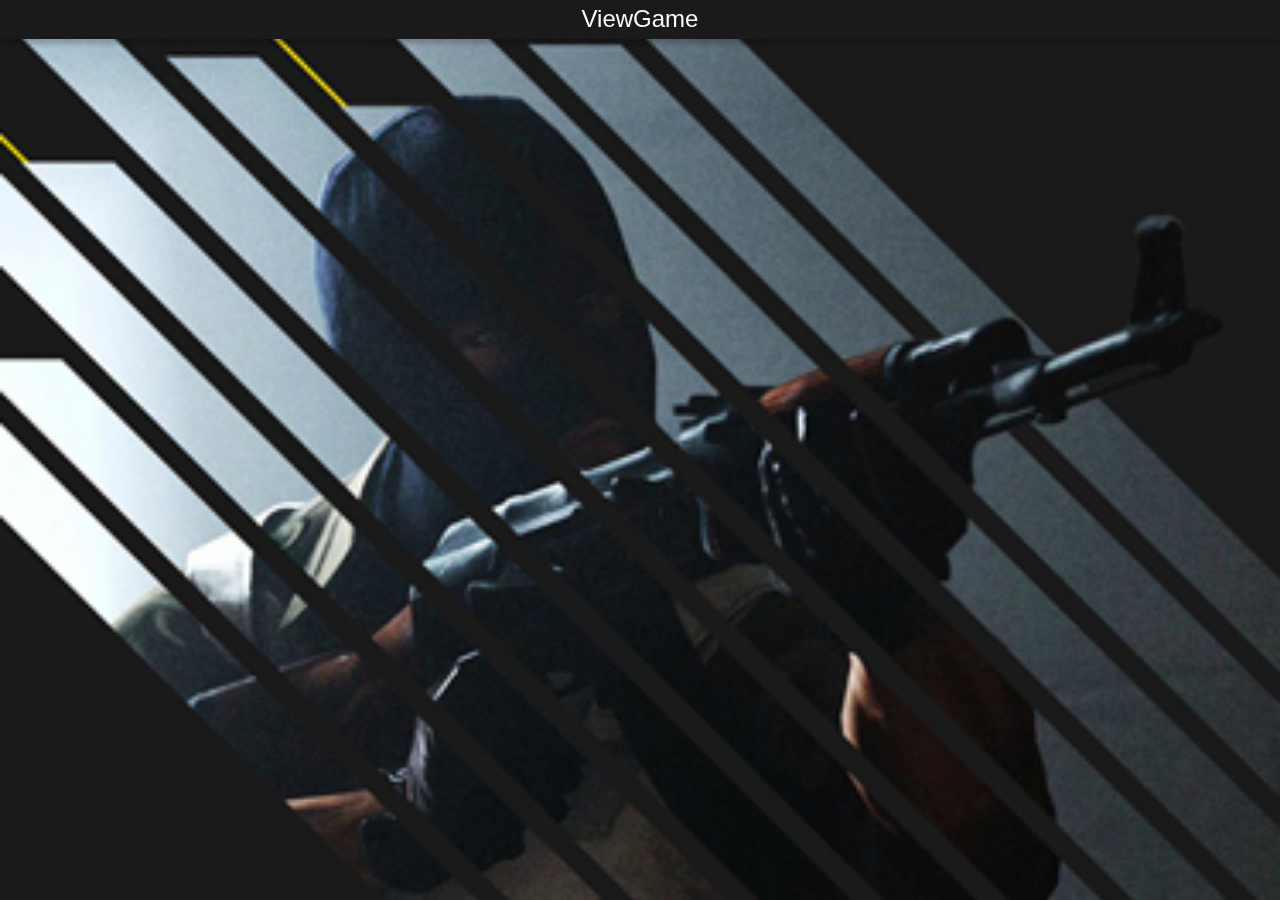
==== index.html @ 4c8aa59b "Estruturar header no index.html" ====
<!doctype html>
<html lang="pt-br">
    <head>
        <title>FPS Analytics</title>
        <meta charset="utf-8">
        <meta name="viewport" content="width=device-width, initial-scale=1, shrink-to-fit=no">
        <link rel="stylesheet" href="https://stackpath.bootstrapcdn.com/bootstrap/4.4.1/css/bootstrap.min.css" integrity="sha384-Vkoo8x4CGsO3+Hhxv8T/Q5PaXtkKtu6ug5TOeNV6gBiFeWPGFN9MuhOf23Q9Ifjh" crossorigin="anonymous">
        <link rel="stylesheet" href="css/styles.css">
    </head>
    <body>
        <header class="fixed-top">
            <h1 class="text-light">ViewGame</h1>
        </header>
        
        <div class="background">
        </div>



        <script src="https://code.jquery.com/jquery-3.4.1.slim.min.js" integrity="sha384-J6qa4849blE2+poT4WnyKhv5vZF5SrPo0iEjwBvKU7imGFAV0wwj1yYfoRSJoZ+n" crossorigin="anonymous"></script>
        <script src="https://cdn.jsdelivr.net/npm/popper.js@1.16.0/dist/umd/popper.min.js" integrity="sha384-Q6E9RHvbIyZFJoft+2mJbHaEWldlvI9IOYy5n3zV9zzTtmI3UksdQRVvoxMfooAo" crossorigin="anonymous"></script>
        <script src="https://stackpath.bootstrapcdn.com/bootstrap/4.4.1/js/bootstrap.min.js" integrity="sha384-wfSDF2E50Y2D1uUdj0O3uMBJnjuUD4Ih7YwaYd1iqfktj0Uod8GCExl3Og8ifwB6" crossorigin="anonymous"></script>
    </body>
</html>
---- css/styles.css ----
@font-face {
    font-family: valor;
    src: url('../fonts/Valorant\ Font.ttf');
}

body {
    background-image: url('../img/mobilebg.jpg');
    background-repeat: no-repeat;
    background-size: cover;
}

header {
    text-align: center;
    width: 100%;
    position: fixed;
    top: 0;
    left: 0;
    background-color: rgb(26, 26, 26);
    box-shadow: 0px 5px 5px rgba(0, 0, 0, 0.2);
}

nav ul {
    list-style-type: none;
    padding-left: 0px;
}

nav ul li {
    display: inline-block;
    padding: 10px 10px;
    font-weight: 700;
}

h1 {
    margin: 5px;
    color: white;
    font-size: 1.5em;
}


Footer {
    bottom: 0;
    background-color: gray;
    position: fixed;
    width: 100%;
    text-align: center;
}
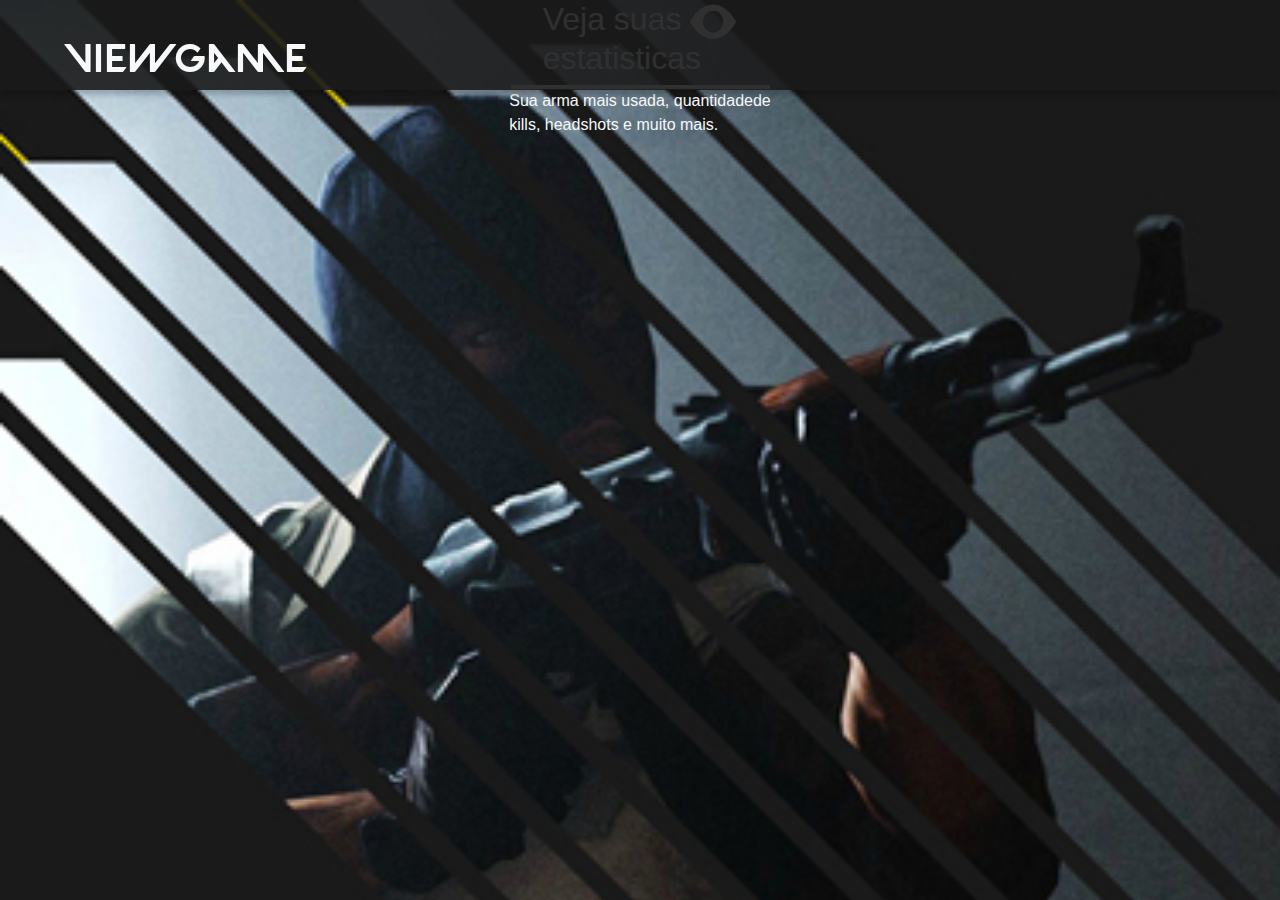
==== commit 7a998cae: "Estruturar primeira seção da home" ====
--- a/index.html
+++ b/index.html
@@ -11,7 +11,21 @@
         <header class="fixed-top">
             <h1 class="text-light">ViewGame</h1>
         </header>
-        
+
+        <section class="content-1 d-flex flex-column justify-content-center align-items-center">
+            <h2 class="text-light">Veja suas 
+                <svg width="47" height="35" viewBox="0 0 47 35" fill="none" xmlns="http://www.w3.org/2000/svg">
+                <path fill-rule="evenodd" clip-rule="evenodd" d="M0 17.8017C0 17.8017 8.65483 0.603424 23.0796 0.603424C37.5043 0.603424 46.1591 17.8017 46.1591 17.8017C46.1591 17.8017 37.5043 35 23.0796 35C8.65483 35 0 17.8017 0 17.8017ZM23.0796 28.7461C25.7575 28.7461 28.3258 27.593 30.2194 25.5405C32.113 23.4881 33.1769 20.7043 33.1769 17.8017C33.1769 14.8991 32.113 12.1153 30.2194 10.0629C28.3258 8.01041 25.7575 6.85735 23.0796 6.85735C20.4016 6.85735 17.8333 8.01041 15.9397 10.0629C14.0461 12.1153 12.9823 14.8991 12.9823 17.8017C12.9823 20.7043 14.0461 23.4881 15.9397 25.5405C17.8333 27.593 20.4016 28.7461 23.0796 28.7461Z" fill="white"/>
+                </svg>
+            <br> estatisticas</h2>
+                
+            <svg width="259" height="4" viewBox="0 0 259 4" fill="none" xmlns="http://www.w3.org/2000/svg">
+                <path d="M0 2H259" stroke="#FFFEFE" stroke-width="4"/>
+            </svg>
+            
+            <p class="text-light">Sua arma mais usada, quantidadede <br> kills, headshots e muito mais.</p>
+        </section>
+                
         <div class="background">
         </div>
 
--- a/css/styles.css
+++ b/css/styles.css
@@ -10,30 +10,15 @@
 }
 
 header {
-    text-align: center;
-    width: 100%;
-    position: fixed;
-    top: 0;
-    left: 0;
-    background-color: rgb(26, 26, 26);
+    background-color: rgba(26, 26, 26, 0.9);
+    height: 10vh;
     box-shadow: 0px 5px 5px rgba(0, 0, 0, 0.2);
 }
 
-nav ul {
-    list-style-type: none;
-    padding-left: 0px;
-}
-
-nav ul li {
-    display: inline-block;
-    padding: 10px 10px;
-    font-weight: 700;
-}
-
 h1 {
-    margin: 5px;
-    color: white;
-    font-size: 1.5em;
+    font-family: valor, sans-serif;
+    margin: 3% auto 1% 5%;
+    font-size: auto;
 }
 
 
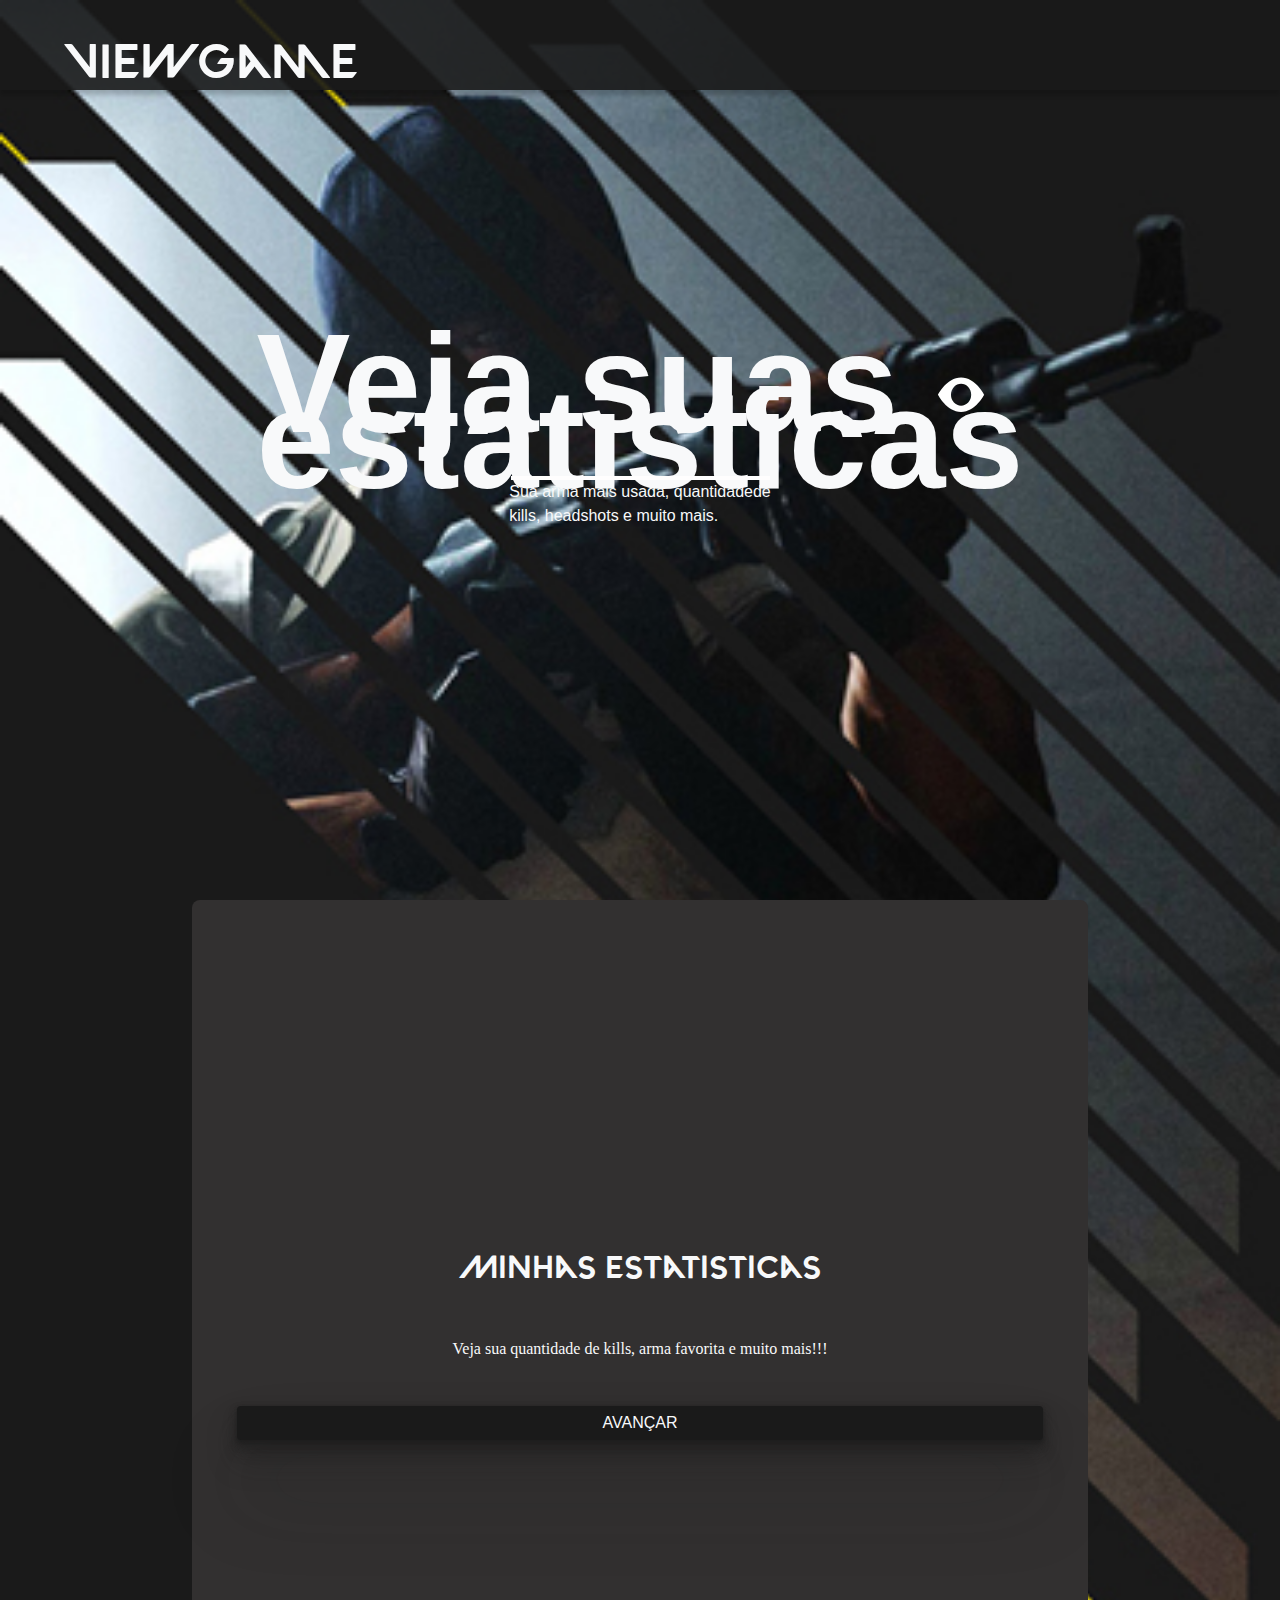
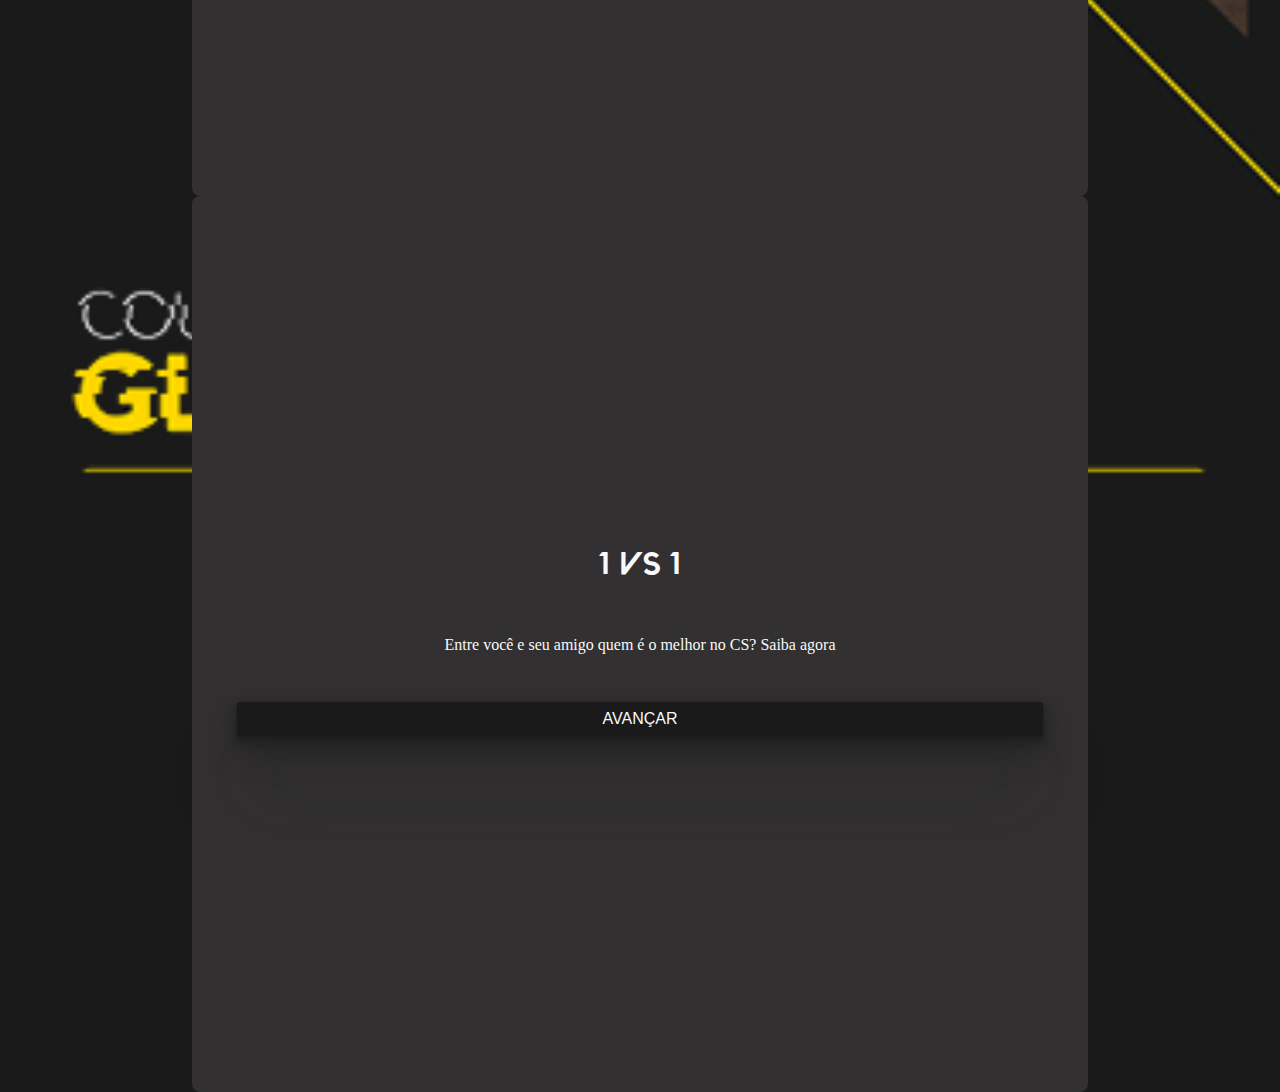
==== commit 44e93319: "estruturar seção 2 da home" ====
--- a/index.html
+++ b/index.html
@@ -12,22 +12,49 @@
             <h1 class="text-light">ViewGame</h1>
         </header>
 
-        <section class="content-1 d-flex flex-column justify-content-center align-items-center">
-            <h2 class="text-light">Veja suas 
-                <svg width="47" height="35" viewBox="0 0 47 35" fill="none" xmlns="http://www.w3.org/2000/svg">
-                <path fill-rule="evenodd" clip-rule="evenodd" d="M0 17.8017C0 17.8017 8.65483 0.603424 23.0796 0.603424C37.5043 0.603424 46.1591 17.8017 46.1591 17.8017C46.1591 17.8017 37.5043 35 23.0796 35C8.65483 35 0 17.8017 0 17.8017ZM23.0796 28.7461C25.7575 28.7461 28.3258 27.593 30.2194 25.5405C32.113 23.4881 33.1769 20.7043 33.1769 17.8017C33.1769 14.8991 32.113 12.1153 30.2194 10.0629C28.3258 8.01041 25.7575 6.85735 23.0796 6.85735C20.4016 6.85735 17.8333 8.01041 15.9397 10.0629C14.0461 12.1153 12.9823 14.8991 12.9823 17.8017C12.9823 20.7043 14.0461 23.4881 15.9397 25.5405C17.8333 27.593 20.4016 28.7461 23.0796 28.7461Z" fill="white"/>
+        <main>
+            <section class="home-section-1 d-flex flex-column justify-content-center align-items-center">
+                <h2 class="text-light">Veja suas 
+                    <svg width="47" height="35" viewBox="0 0 47 35" fill="none" xmlns="http://www.w3.org/2000/svg">
+                    <path fill-rule="evenodd" clip-rule="evenodd" d="M0 17.8017C0 17.8017 8.65483 0.603424 23.0796 0.603424C37.5043 0.603424 46.1591 17.8017 46.1591 17.8017C46.1591 17.8017 37.5043 35 23.0796 35C8.65483 35 0 17.8017 0 17.8017ZM23.0796 28.7461C25.7575 28.7461 28.3258 27.593 30.2194 25.5405C32.113 23.4881 33.1769 20.7043 33.1769 17.8017C33.1769 14.8991 32.113 12.1153 30.2194 10.0629C28.3258 8.01041 25.7575 6.85735 23.0796 6.85735C20.4016 6.85735 17.8333 8.01041 15.9397 10.0629C14.0461 12.1153 12.9823 14.8991 12.9823 17.8017C12.9823 20.7043 14.0461 23.4881 15.9397 25.5405C17.8333 27.593 20.4016 28.7461 23.0796 28.7461Z" fill="white"/>
+                    </svg>
+                <br> estatisticas</h2>
+                    
+                <svg width="259" height="4" viewBox="0 0 259 4" fill="none" xmlns="http://www.w3.org/2000/svg">
+                    <path d="M0 2H259" stroke="#FFFEFE" stroke-width="4"/>
                 </svg>
-            <br> estatisticas</h2>
                 
-            <svg width="259" height="4" viewBox="0 0 259 4" fill="none" xmlns="http://www.w3.org/2000/svg">
-                <path d="M0 2H259" stroke="#FFFEFE" stroke-width="4"/>
-            </svg>
-            
-            <p class="text-light">Sua arma mais usada, quantidadede <br> kills, headshots e muito mais.</p>
-        </section>
-                
-        <div class="background">
-        </div>
+                <p class="text-light">Sua arma mais usada, quantidadede <br> kills, headshots e muito mais.</p>
+            </section>
+    
+            <section class="home-section-2 d-flex flex-column justify-content-around align-items-center">
+                <div >
+                    <div class="rectangle d-flex flex-column justify-content-center align-items-center">
+                        <h3 class="text-light">Minhas estatisticas</h3>
+                        <p class="text-light text-center">Veja sua quantidade de kills, arma favorita e muito mais!!!</p>
+                        <button class="text-light text-uppercase">Avançar</button>
+                    </div>
+                </div>
+                <div >
+                    <div class="rectangle d-flex flex-column justify-content-center align-items-center">
+                        <h3 class="text-light">1 vs 1</h3>
+                        <p class="text-light text-center">Entre você e seu amigo quem é o melhor no CS? Saiba agora</p>
+                        <button class="text-light text-uppercase">Avançar</button>
+                    </div>
+                </div>
+            </section>
+    
+    
+                    
+            <div class="background">
+            </div>
+
+        </main>
+
+        <footer>
+
+        </footer>
+
 
 
 
--- a/css/styles.css
+++ b/css/styles.css
@@ -3,10 +3,13 @@
     src: url('../fonts/Valorant\ Font.ttf');
 }
 
+@import url('https://fonts.googleapis.com/css2?family=Roboto:ital,wght@1,900&display=swap');
+
 body {
     background-image: url('../img/mobilebg.jpg');
     background-repeat: no-repeat;
     background-size: cover;
+    background-color: #1a1a1a;
 }
 
 header {
@@ -18,9 +21,57 @@
 h1 {
     font-family: valor, sans-serif;
     margin: 3% auto 1% 5%;
-    font-size: auto;
+    font-size: 3rem;
 }
 
+.home-section-1{
+    height: 100vh;
+    width: 100%;
+}
+
+.home-section-2{
+    height: 100vh;
+    width: 100%;
+}
+
+
+.home-section-1 h2{
+    font-family: 'Roboto', sans-serif;
+    font-weight: 900;
+    font-size: 11vw;
+    line-height: 56px;
+}
+
+.rectangle{
+    width: 70vw;
+    height: 70vw;
+    background: #323030;
+    border-radius: 8px;
+}
+
+.rectangle h3{
+    font-family: valor, sans-serif;
+    font-style: normal;
+    font-weight: normal;
+    font-size: 2rem;
+    line-height: 28px;
+    text-align: center;
+}
+
+.rectangle p{
+    font-family: Roboto;
+    margin: 5% auto;
+}
+
+.rectangle button{
+    width: 90%;
+    height: 34px;
+    border: none;
+    background: #1a1a1a;
+    box-shadow: 0px 1.92354px 2.74791px rgba(30, 30, 30, 0.76), 0px 4.86478px 6.94968px rgba(30, 30, 30, 0.524386), 0px 9.92369px 14.1767px rgba(30, 30, 30, 0.422781), 0px 20.4409px 29.2013px rgba(30, 30, 30, 0.337219), 0px 56px 80px rgba(30, 30, 30, 0.235614);
+    border-radius: 4px;
+    
+}
 
 Footer {
     bottom: 0;
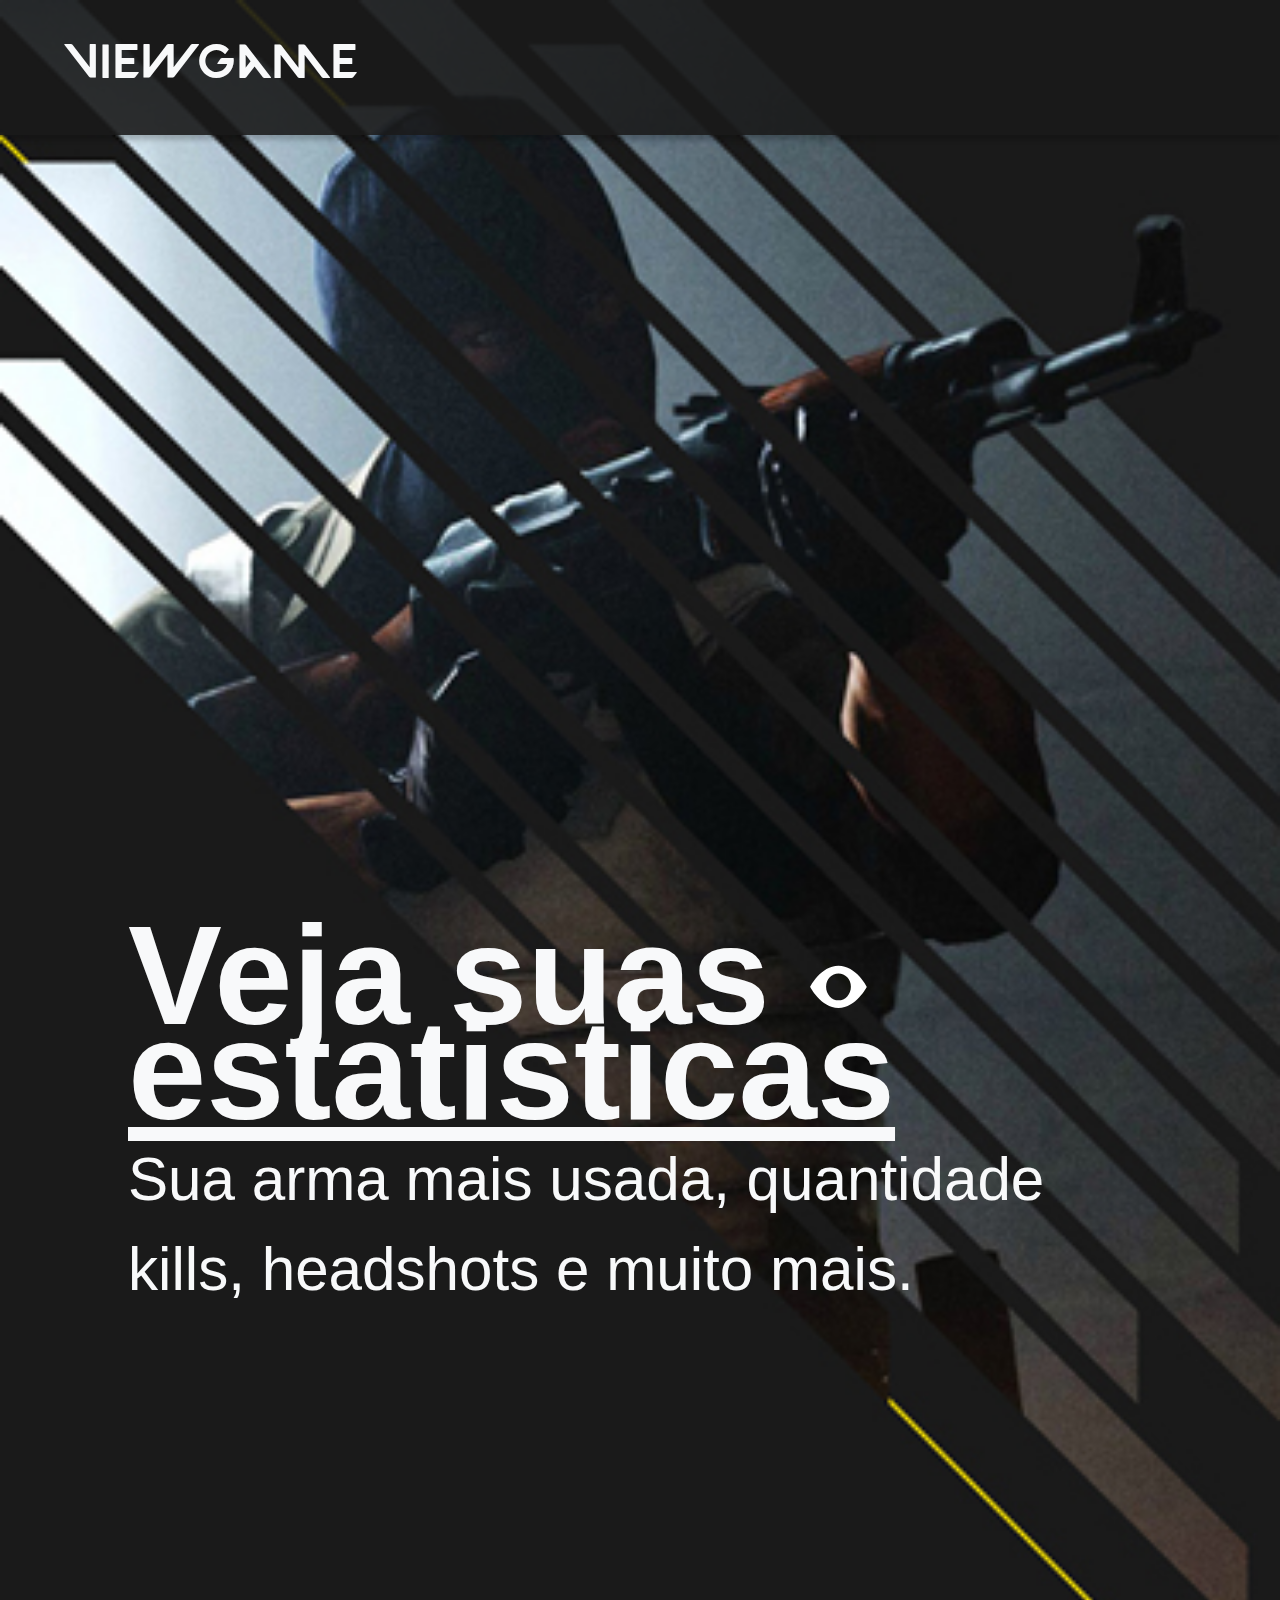
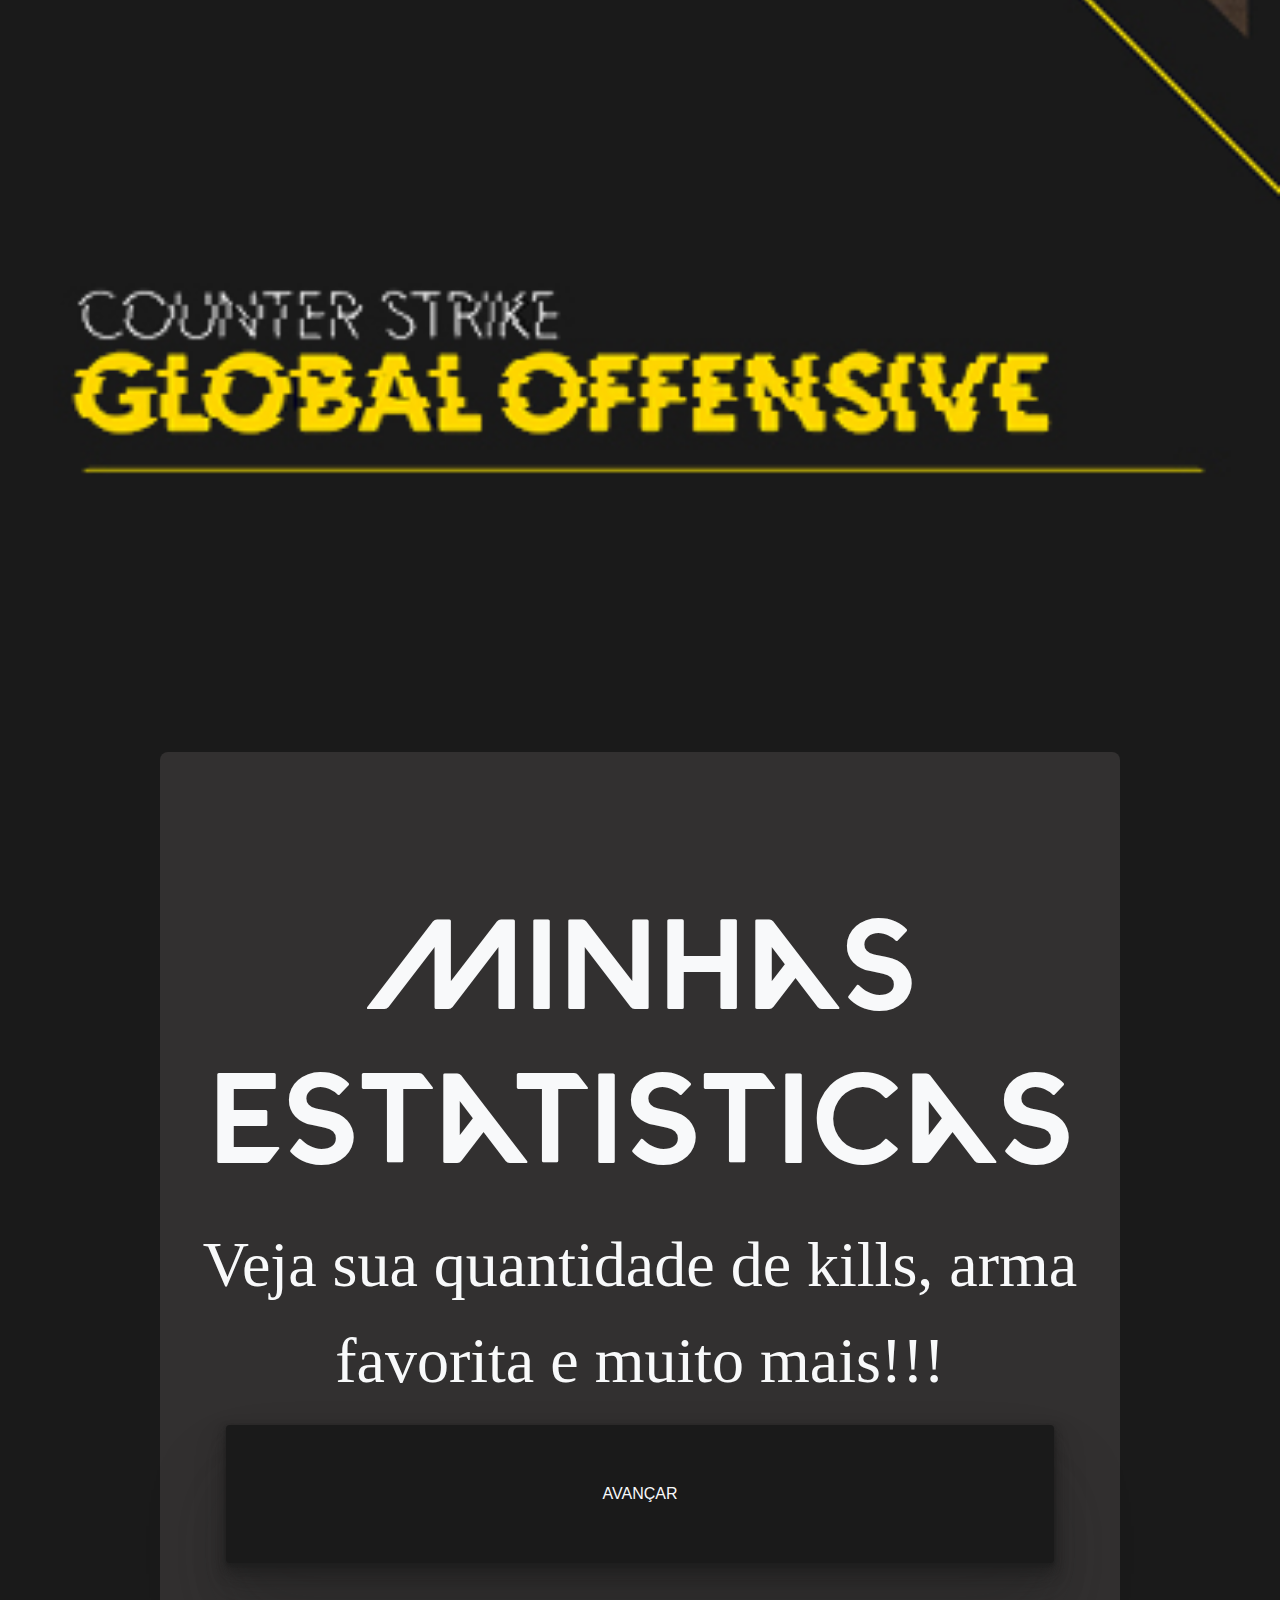
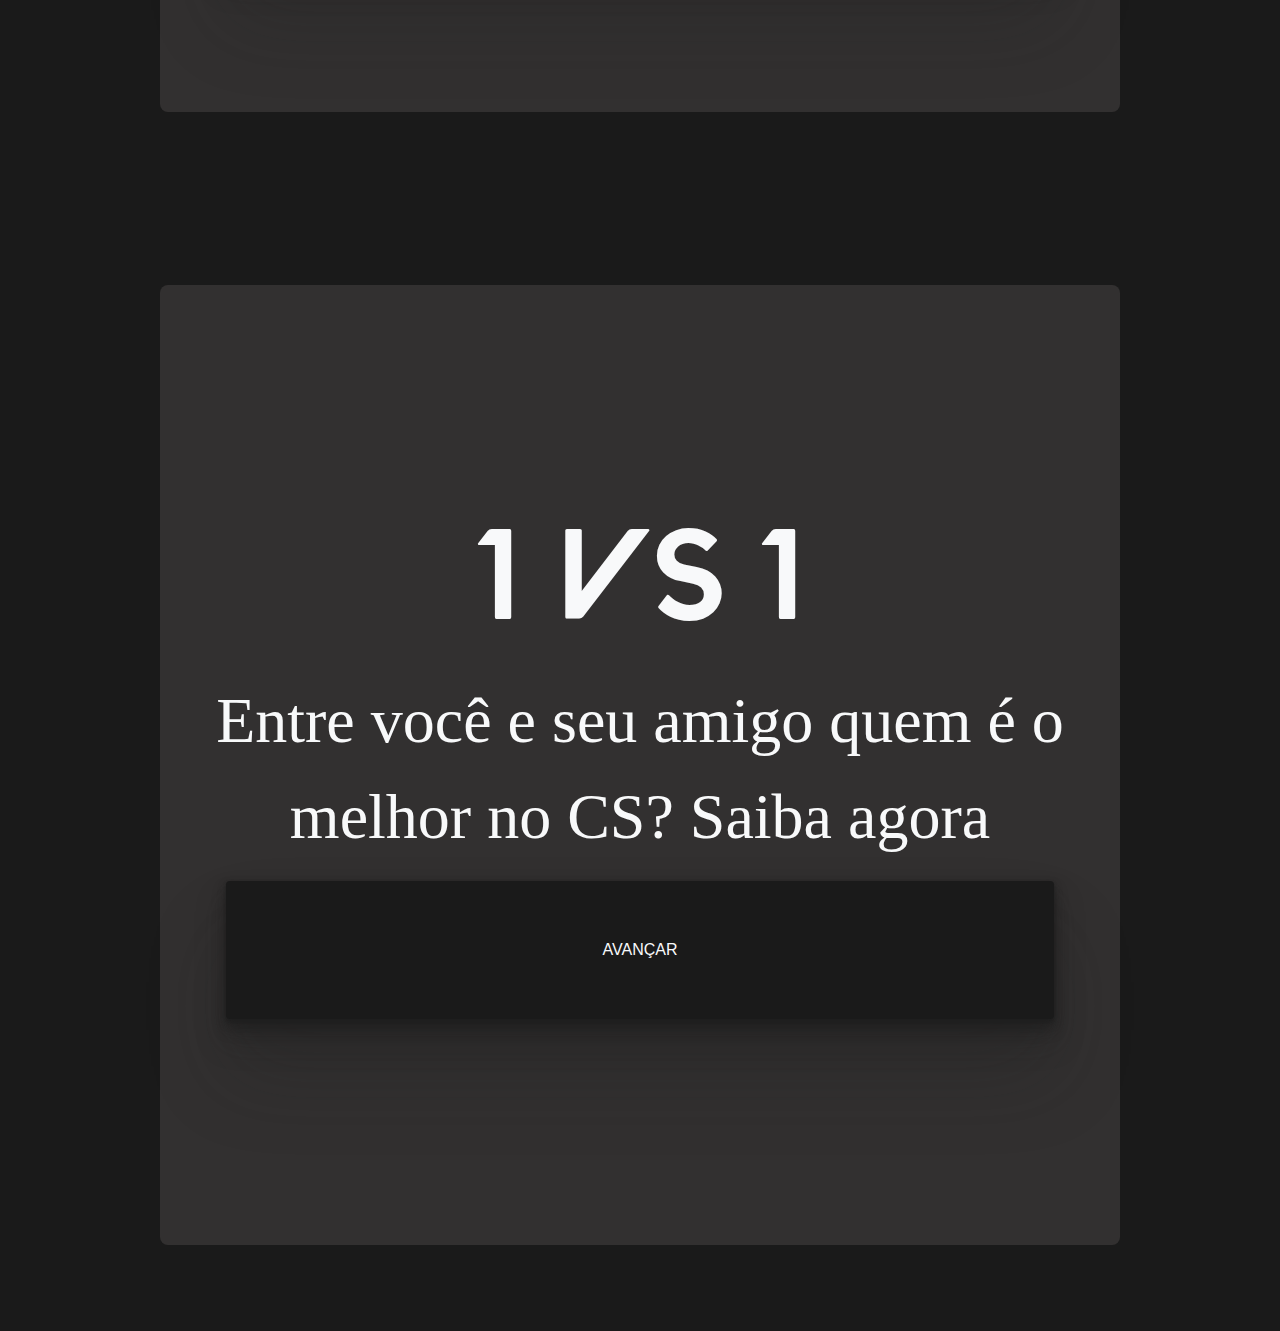
==== commit 6837de1e: "Corrigir gugs de responsividade" ====
--- a/index.html
+++ b/index.html
@@ -15,28 +15,27 @@
         <main>
             <section class="home-section-1 d-flex flex-column justify-content-center align-items-center">
                 <h2 class="text-light">Veja suas 
-                    <svg width="47" height="35" viewBox="0 0 47 35" fill="none" xmlns="http://www.w3.org/2000/svg">
+                    <svg width="60" height="43" viewBox="0 0 47 35" fill="none" xmlns="http://www.w3.org/2000/svg">
                     <path fill-rule="evenodd" clip-rule="evenodd" d="M0 17.8017C0 17.8017 8.65483 0.603424 23.0796 0.603424C37.5043 0.603424 46.1591 17.8017 46.1591 17.8017C46.1591 17.8017 37.5043 35 23.0796 35C8.65483 35 0 17.8017 0 17.8017ZM23.0796 28.7461C25.7575 28.7461 28.3258 27.593 30.2194 25.5405C32.113 23.4881 33.1769 20.7043 33.1769 17.8017C33.1769 14.8991 32.113 12.1153 30.2194 10.0629C28.3258 8.01041 25.7575 6.85735 23.0796 6.85735C20.4016 6.85735 17.8333 8.01041 15.9397 10.0629C14.0461 12.1153 12.9823 14.8991 12.9823 17.8017C12.9823 20.7043 14.0461 23.4881 15.9397 25.5405C17.8333 27.593 20.4016 28.7461 23.0796 28.7461Z" fill="white"/>
-                    </svg>
-                <br> estatisticas</h2>
-                    
-                <svg width="259" height="4" viewBox="0 0 259 4" fill="none" xmlns="http://www.w3.org/2000/svg">
-                    <path d="M0 2H259" stroke="#FFFEFE" stroke-width="4"/>
-                </svg>
-                
-                <p class="text-light">Sua arma mais usada, quantidadede <br> kills, headshots e muito mais.</p>
+                    </svg></h2>
+                <h2 class="text-light"> <u>estatisticas</u> </h2>
+
+                <p class="text-light">Sua arma mais usada, quantidade <br> kills, headshots e muito mais.</p>
+                <div class="background">
+                    <img src="img/mobilebg.jpg" alt="">
+                </div>
             </section>
     
             <section class="home-section-2 d-flex flex-column justify-content-around align-items-center">
                 <div >
-                    <div class="rectangle d-flex flex-column justify-content-center align-items-center">
+                    <div class="square d-flex flex-column justify-content-center align-items-center">
                         <h3 class="text-light">Minhas estatisticas</h3>
                         <p class="text-light text-center">Veja sua quantidade de kills, arma favorita e muito mais!!!</p>
                         <button class="text-light text-uppercase">Avançar</button>
                     </div>
                 </div>
                 <div >
-                    <div class="rectangle d-flex flex-column justify-content-center align-items-center">
+                    <div class="square d-flex flex-column justify-content-center align-items-center">
                         <h3 class="text-light">1 vs 1</h3>
                         <p class="text-light text-center">Entre você e seu amigo quem é o melhor no CS? Saiba agora</p>
                         <button class="text-light text-uppercase">Avançar</button>
@@ -46,10 +45,11 @@
     
     
                     
-            <div class="background">
-            </div>
+            
 
         </main>
+
+        
 
         <footer>
 
--- a/css/styles.css
+++ b/css/styles.css
@@ -6,15 +6,24 @@
 @import url('https://fonts.googleapis.com/css2?family=Roboto:ital,wght@1,900&display=swap');
 
 body {
-    background-image: url('../img/mobilebg.jpg');
-    background-repeat: no-repeat;
-    background-size: cover;
     background-color: #1a1a1a;
+}
+
+.background{
+    position: absolute;
+    right: 0;
+    top: 0;
+    z-index: -1;
+    width: 100vw;
+}
+
+.background img{
+    width: 100%;
 }
 
 header {
     background-color: rgba(26, 26, 26, 0.9);
-    height: 10vh;
+    height: 15vh;
     box-shadow: 0px 5px 5px rgba(0, 0, 0, 0.2);
 }
 
@@ -25,12 +34,12 @@
 }
 
 .home-section-1{
-    height: 100vh;
+    height: 177vw; /* Proporção referente a imagem de background*/
     width: 100%;
 }
 
 .home-section-2{
-    height: 100vh;
+    height: 177vw; /* Proporção referente a imagem de background*/
     width: 100%;
 }
 
@@ -39,33 +48,41 @@
     font-family: 'Roboto', sans-serif;
     font-weight: 900;
     font-size: 11vw;
-    line-height: 56px;
+    line-height: 50px;
+    margin: 1.5% 0;
+    width: 80%;
 }
 
-.rectangle{
-    width: 70vw;
-    height: 70vw;
+.home-section-1 p{
+    font-family: 'Roboto', sans-serif;
+    font-size: 4.7vw;
+    margin: 1.5% 0;
+    width: 80%;
+}
+
+.square{
+    width: 75vw;
+    height: 75vw;
+    padding: 20px;
     background: #323030;
     border-radius: 8px;
 }
 
-.rectangle h3{
+.square h3{
     font-family: valor, sans-serif;
-    font-style: normal;
-    font-weight: normal;
-    font-size: 2rem;
-    line-height: 28px;
+    font-size: 10vw;
     text-align: center;
 }
 
-.rectangle p{
+.square p{
     font-family: Roboto;
-    margin: 5% auto;
+    font-size: 5vw;
+    text-align: center;
 }
 
-.rectangle button{
+.square button{
     width: 90%;
-    height: 34px;
+    height: 15%;
     border: none;
     background: #1a1a1a;
     box-shadow: 0px 1.92354px 2.74791px rgba(30, 30, 30, 0.76), 0px 4.86478px 6.94968px rgba(30, 30, 30, 0.524386), 0px 9.92369px 14.1767px rgba(30, 30, 30, 0.422781), 0px 20.4409px 29.2013px rgba(30, 30, 30, 0.337219), 0px 56px 80px rgba(30, 30, 30, 0.235614);
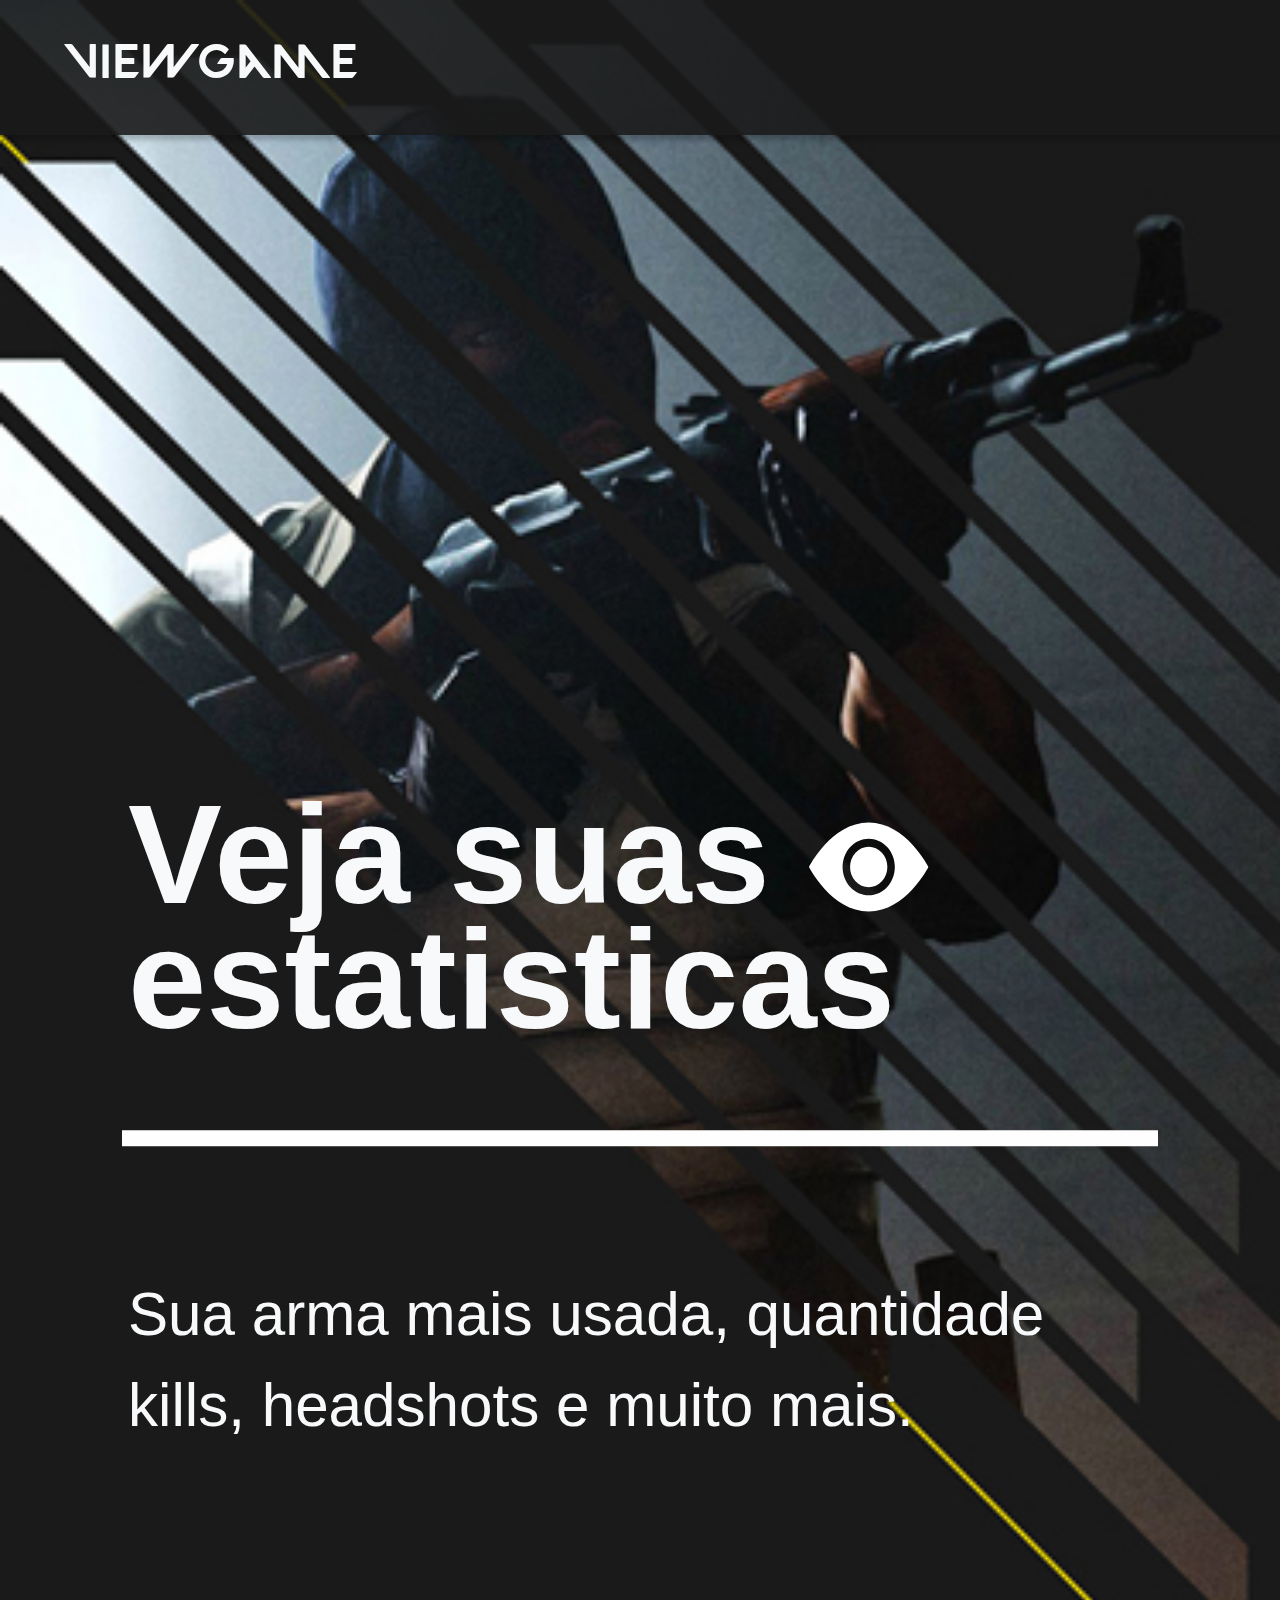
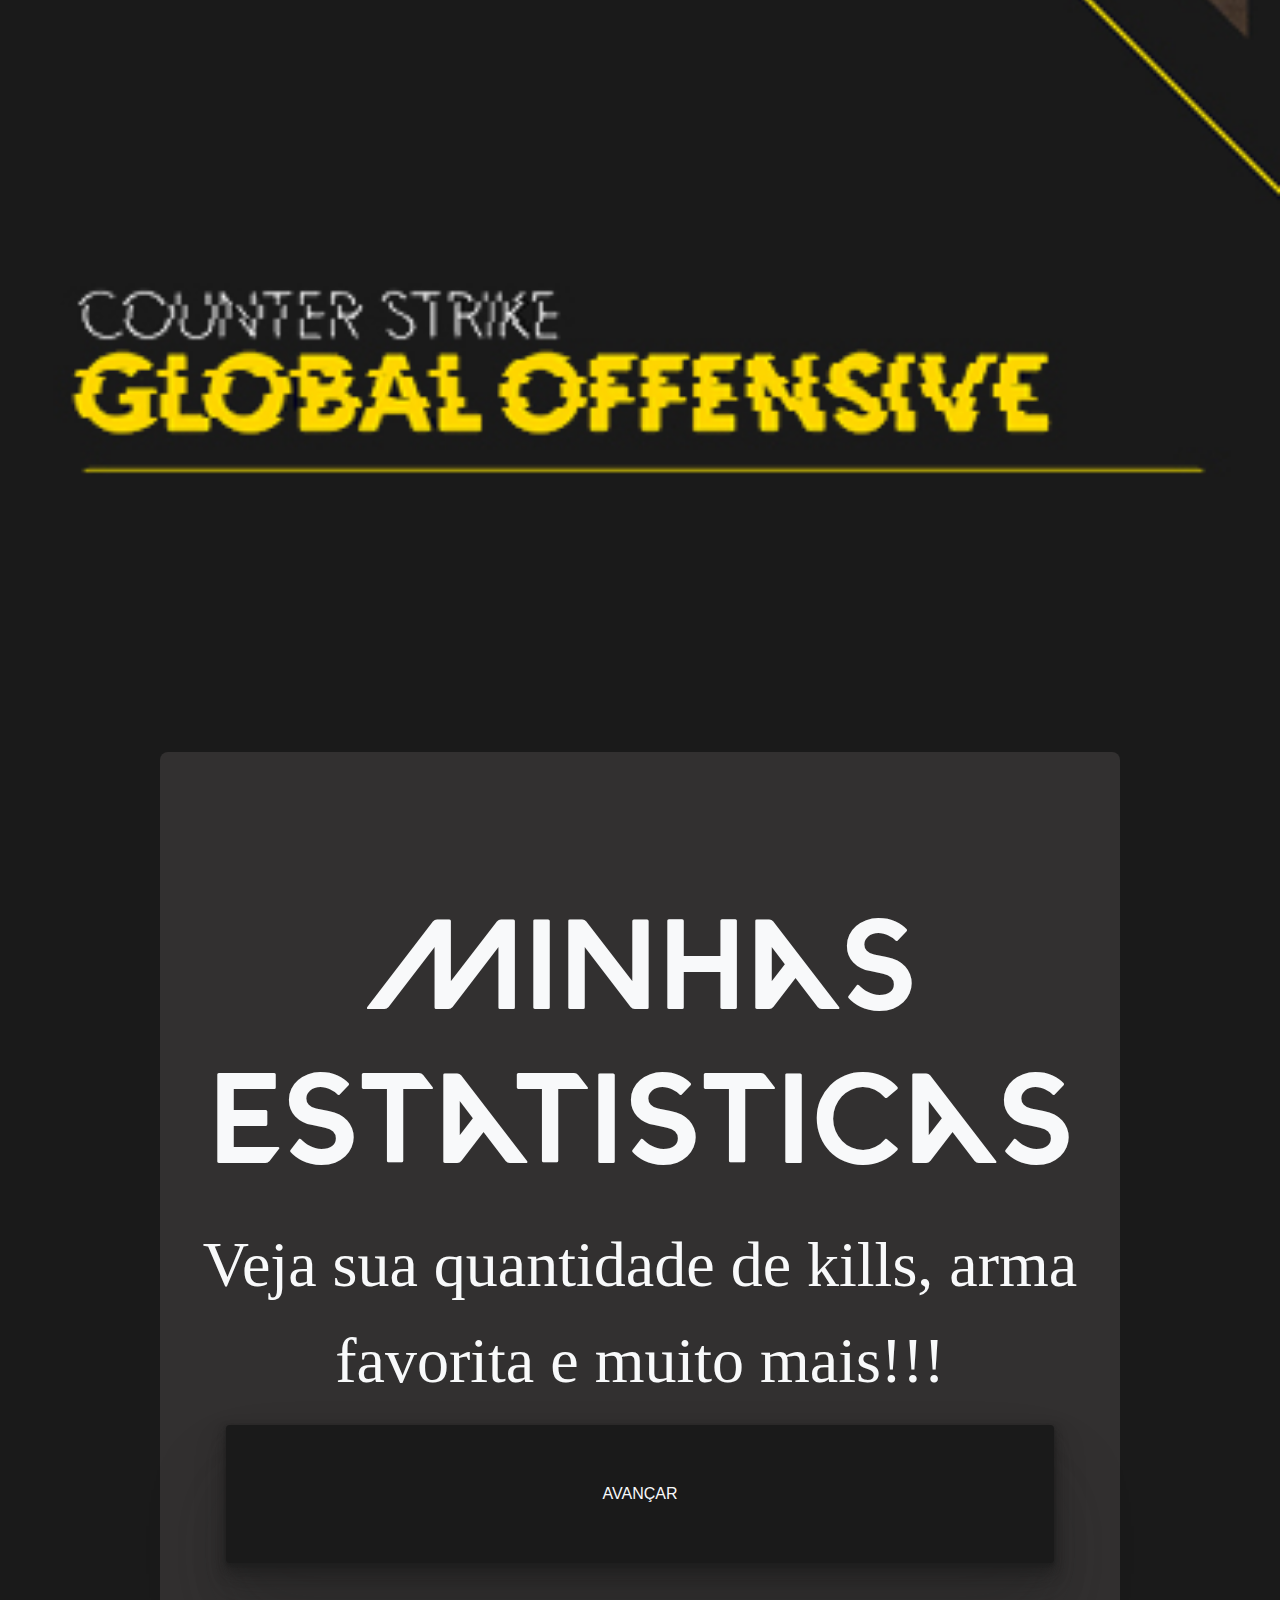
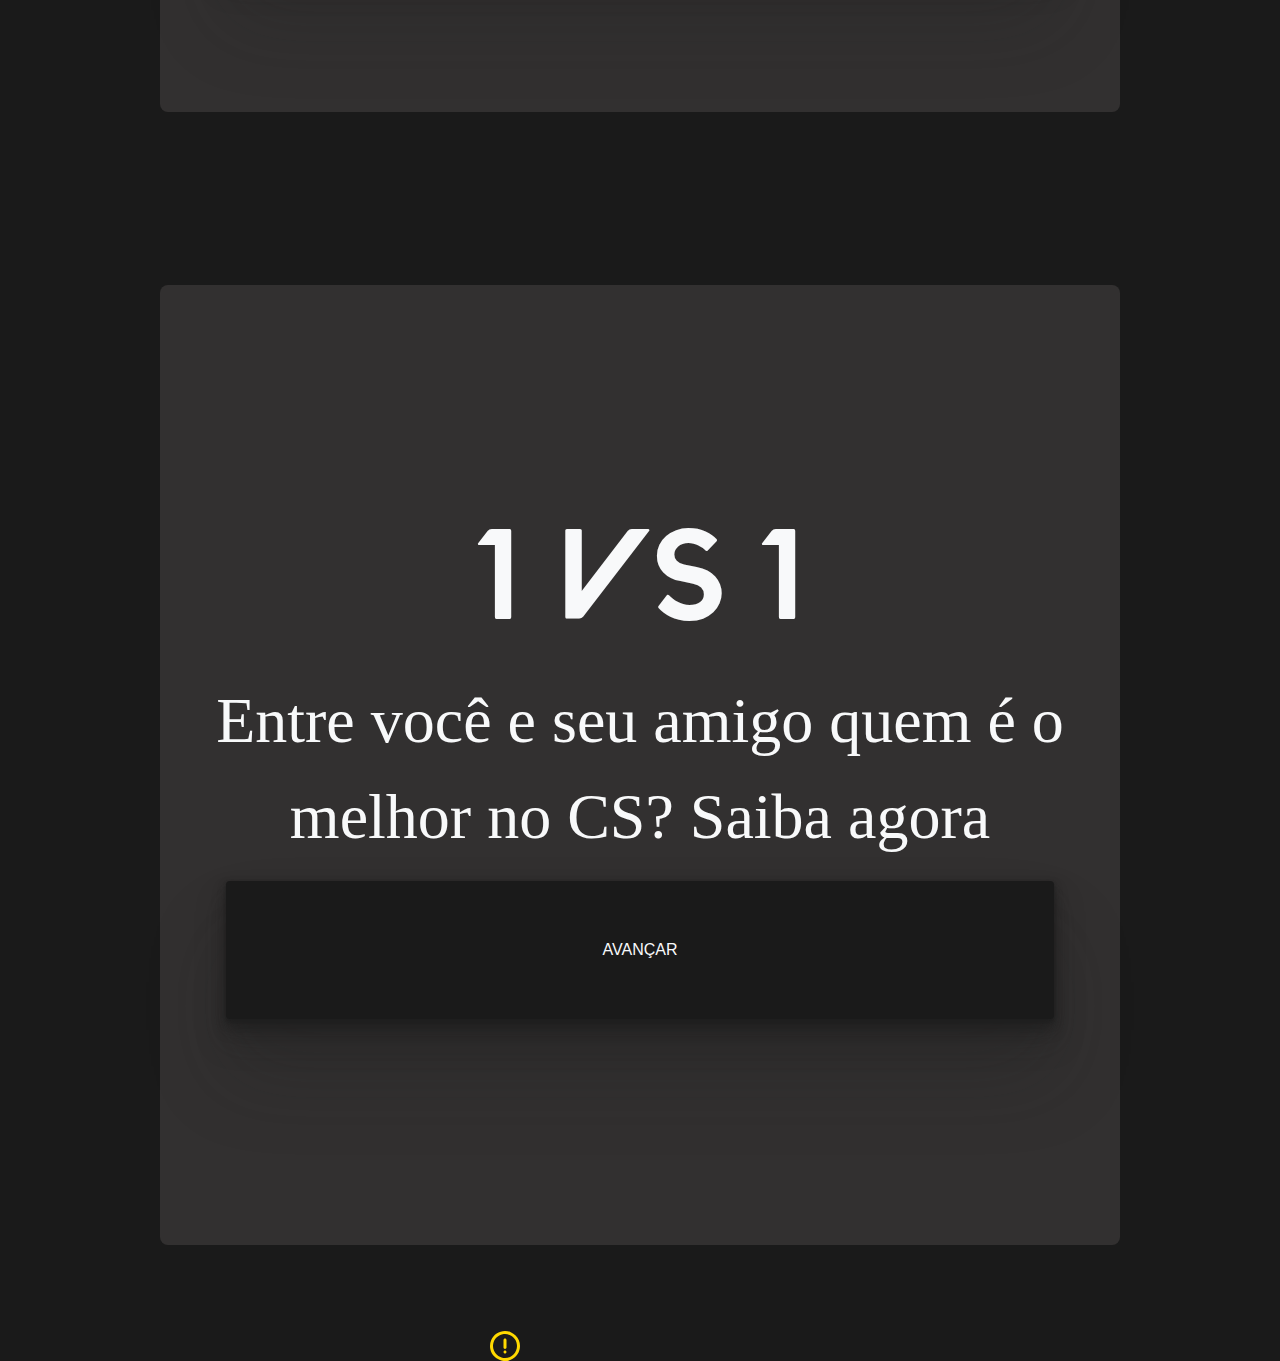
==== commit aa6f8fcc: "Corrige reponsividade dos SVG" ====
--- a/index.html
+++ b/index.html
@@ -15,10 +15,17 @@
         <main>
             <section class="home-section-1 d-flex flex-column justify-content-center align-items-center">
                 <h2 class="text-light">Veja suas 
-                    <svg width="60" height="43" viewBox="0 0 47 35" fill="none" xmlns="http://www.w3.org/2000/svg">
-                    <path fill-rule="evenodd" clip-rule="evenodd" d="M0 17.8017C0 17.8017 8.65483 0.603424 23.0796 0.603424C37.5043 0.603424 46.1591 17.8017 46.1591 17.8017C46.1591 17.8017 37.5043 35 23.0796 35C8.65483 35 0 17.8017 0 17.8017ZM23.0796 28.7461C25.7575 28.7461 28.3258 27.593 30.2194 25.5405C32.113 23.4881 33.1769 20.7043 33.1769 17.8017C33.1769 14.8991 32.113 12.1153 30.2194 10.0629C28.3258 8.01041 25.7575 6.85735 23.0796 6.85735C20.4016 6.85735 17.8333 8.01041 15.9397 10.0629C14.0461 12.1153 12.9823 14.8991 12.9823 17.8017C12.9823 20.7043 14.0461 23.4881 15.9397 25.5405C17.8333 27.593 20.4016 28.7461 23.0796 28.7461Z" fill="white"/>
-                    </svg></h2>
-                <h2 class="text-light"> <u>estatisticas</u> </h2>
+                    <svg class="svg-eye" viewBox="0 0 47 35" fill="none" xmlns="http://www.w3.org/2000/svg">
+                        <path d="M30.2919 17.8017C30.2919 19.875 29.5321 21.8634 28.1795 23.3294C26.8269 24.7955 24.9924 25.6191 23.0796 25.6191C21.1667 25.6191 19.3322 24.7955 17.9796 23.3294C16.6271 21.8634 15.8672 19.875 15.8672 17.8017C15.8672 15.7284 16.6271 13.74 17.9796 12.2739C19.3322 10.8079 21.1667 9.98428 23.0796 9.98428C24.9924 9.98428 26.8269 10.8079 28.1795 12.2739C29.5321 13.74 30.2919 15.7284 30.2919 17.8017Z" fill="white"/>
+                        <path fill-rule="evenodd" clip-rule="evenodd" d="M0 17.8017C0 17.8017 8.65483 0.603424 23.0796 0.603424C37.5043 0.603424 46.1591 17.8017 46.1591 17.8017C46.1591 17.8017 37.5043 35 23.0796 35C8.65483 35 0 17.8017 0 17.8017ZM23.0796 28.7461C25.7575 28.7461 28.3258 27.593 30.2194 25.5405C32.113 23.4881 33.1769 20.7043 33.1769 17.8017C33.1769 14.8991 32.113 12.1153 30.2194 10.0629C28.3258 8.01041 25.7575 6.85735 23.0796 6.85735C20.4016 6.85735 17.8333 8.01041 15.9397 10.0629C14.0461 12.1153 12.9823 14.8991 12.9823 17.8017C12.9823 20.7043 14.0461 23.4881 15.9397 25.5405C17.8333 27.593 20.4016 28.7461 23.0796 28.7461Z" fill="white"/>
+                        </svg>
+                        </h2>
+                <h2 class="text-light">estatisticas</h2>
+
+                <svg class="svg-bar" viewBox="0 0 259 4" fill="none" xmlns="http://www.w3.org/2000/svg">
+                    <path d="M0 2H259" stroke="#FFFEFE" stroke-width="4"/>
+                    </svg>
+                    
 
                 <p class="text-light">Sua arma mais usada, quantidade <br> kills, headshots e muito mais.</p>
                 <div class="background">
@@ -42,9 +49,20 @@
                     </div>
                 </div>
             </section>
-    
-    
-                    
+            
+            <section class="home-section-3 d-flex flex-column justify-content-around align-items-center">
+                <div>
+                    <svg class="svg-attention" viewBox="0 0 21 21" fill="none" xmlns="http://www.w3.org/2000/svg">
+                        <path d="M10.5 0C8.4233 0 6.39323 0.615814 4.66652 1.76957C2.9398 2.92332 1.59399 4.5632 0.799269 6.48182C0.00454948 8.40045 -0.203386 10.5116 0.201759 12.5484C0.606904 14.5852 1.60693 16.4562 3.07538 17.9246C4.54383 19.3931 6.41476 20.3931 8.45156 20.7982C10.4884 21.2034 12.5996 20.9955 14.5182 20.2007C16.4368 19.406 18.0767 18.0602 19.2304 16.3335C20.3842 14.6068 21 12.5767 21 10.5C21 9.12112 20.7284 7.75574 20.2007 6.48182C19.6731 5.2079 18.8996 4.05039 17.9246 3.07538C16.9496 2.10036 15.7921 1.32694 14.5182 0.799265C13.2443 0.271591 11.8789 0 10.5 0ZM10.5 18.9C8.83864 18.9 7.21459 18.4073 5.83321 17.4843C4.45184 16.5613 3.37519 15.2494 2.73942 13.7145C2.10364 12.1796 1.93729 10.4907 2.26141 8.86124C2.58552 7.2318 3.38555 5.73506 4.56031 4.5603C5.73507 3.38554 7.2318 2.58552 8.86125 2.2614C10.4907 1.93729 12.1796 2.10364 13.7145 2.73941C15.2494 3.37519 16.5613 4.45184 17.4843 5.83321C18.4073 7.21458 18.9 8.83864 18.9 10.5C18.9 12.7278 18.015 14.8644 16.4397 16.4397C14.8644 18.015 12.7278 18.9 10.5 18.9Z" fill="#FFD900"/>
+                        <path d="M10.5 15.75C11.0799 15.75 11.55 15.2799 11.55 14.7C11.55 14.1201 11.0799 13.65 10.5 13.65C9.92011 13.65 9.45 14.1201 9.45 14.7C9.45 15.2799 9.92011 15.75 10.5 15.75Z" fill="#FFD900"/>
+                        <path d="M10.5 5.25C10.2215 5.25 9.95446 5.36062 9.75754 5.55754C9.56063 5.75445 9.45 6.02152 9.45 6.3V11.55C9.45 11.8285 9.56063 12.0955 9.75754 12.2925C9.95446 12.4894 10.2215 12.6 10.5 12.6C10.7785 12.6 11.0456 12.4894 11.2425 12.2925C11.4394 12.0955 11.55 11.8285 11.55 11.55V6.3C11.55 6.02152 11.4394 5.75445 11.2425 5.55754C11.0456 5.36062 10.7785 5.25 10.5 5.25Z" fill="#FFD900"/>
+                        </svg>
+                        
+                            
+                                              
+                </div>
+
+            </section>
             
 
         </main>
--- a/css/styles.css
+++ b/css/styles.css
@@ -87,7 +87,6 @@
     background: #1a1a1a;
     box-shadow: 0px 1.92354px 2.74791px rgba(30, 30, 30, 0.76), 0px 4.86478px 6.94968px rgba(30, 30, 30, 0.524386), 0px 9.92369px 14.1767px rgba(30, 30, 30, 0.422781), 0px 20.4409px 29.2013px rgba(30, 30, 30, 0.337219), 0px 56px 80px rgba(30, 30, 30, 0.235614);
     border-radius: 4px;
-    
 }
 
 Footer {
@@ -96,4 +95,20 @@
     position: fixed;
     width: 100%;
     text-align: center;
+}
+
+.svg-eye{
+    width: 9.5vw;
+    height: 8vw;
+
+}
+
+.svg-bar{
+    width: 81%;
+    height: 10%;
+}
+
+.svg-attention{
+    width: 10%;
+    height: 10%;
 }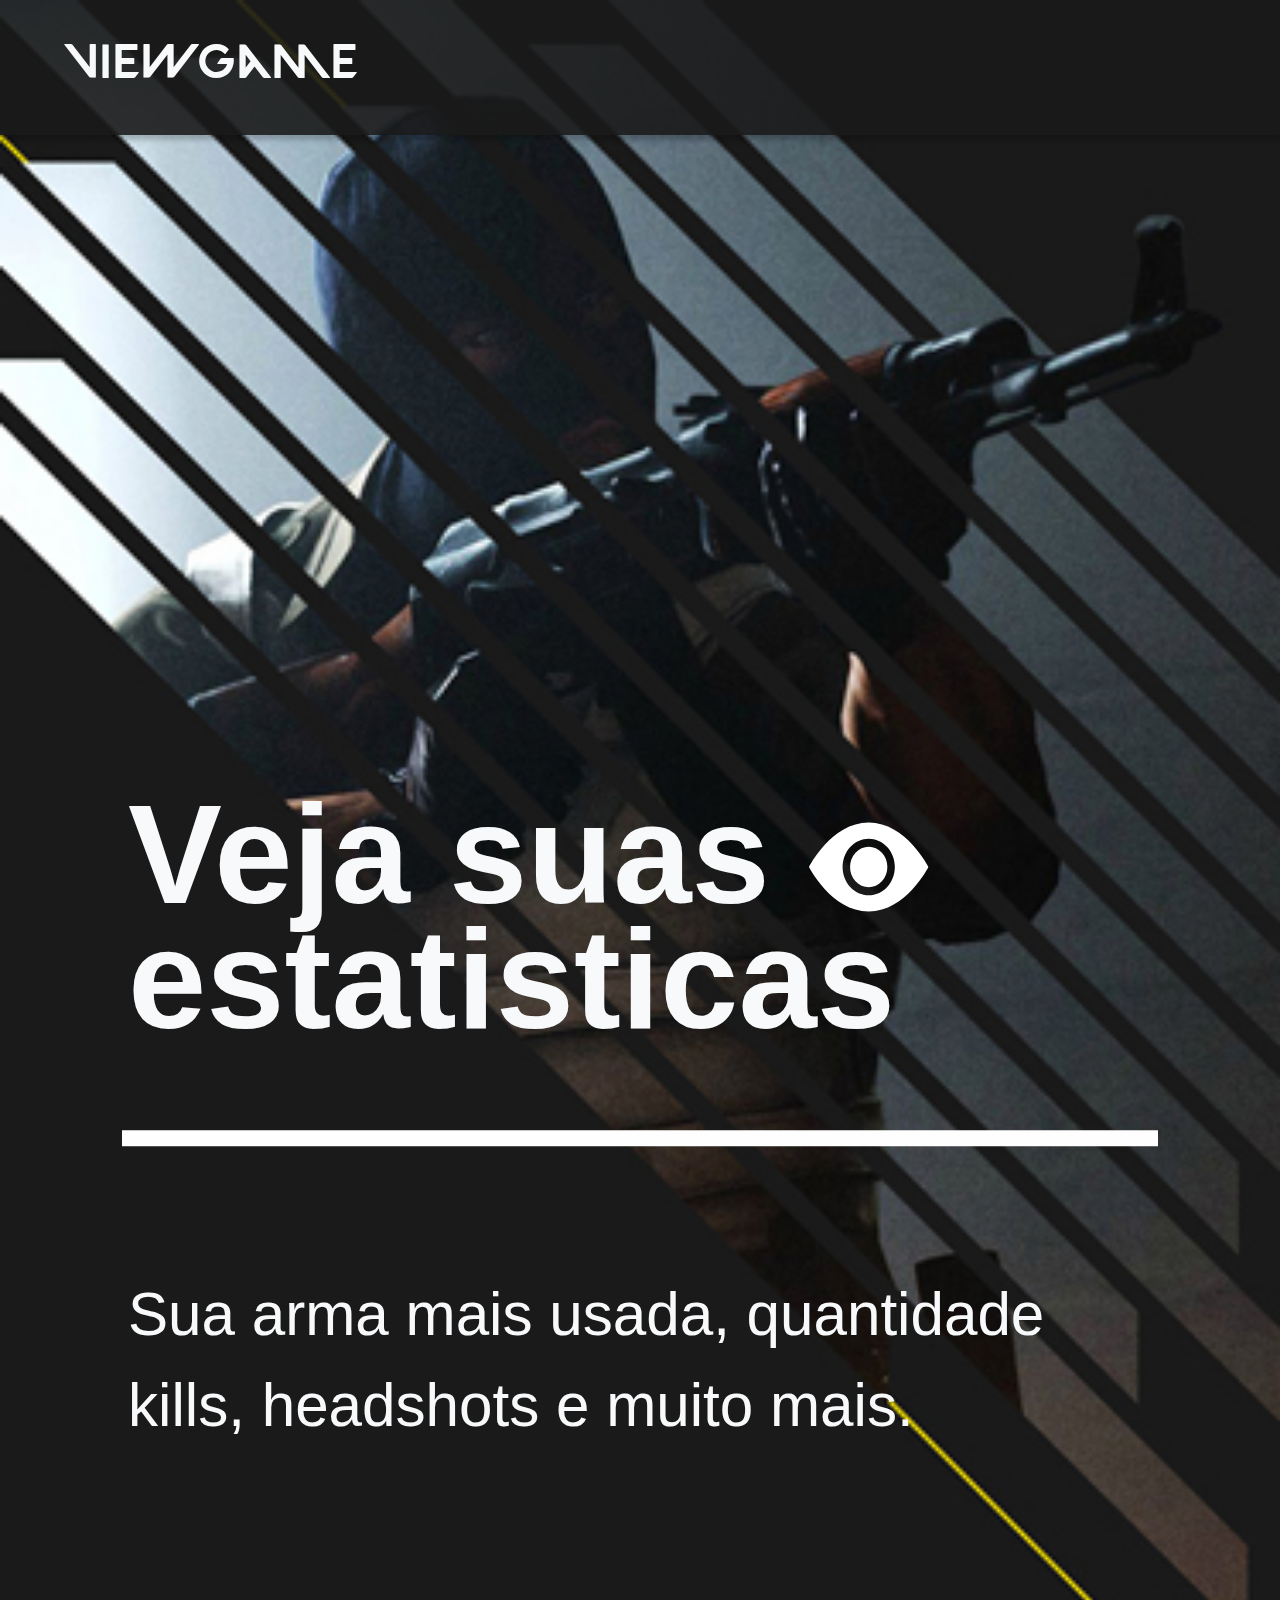
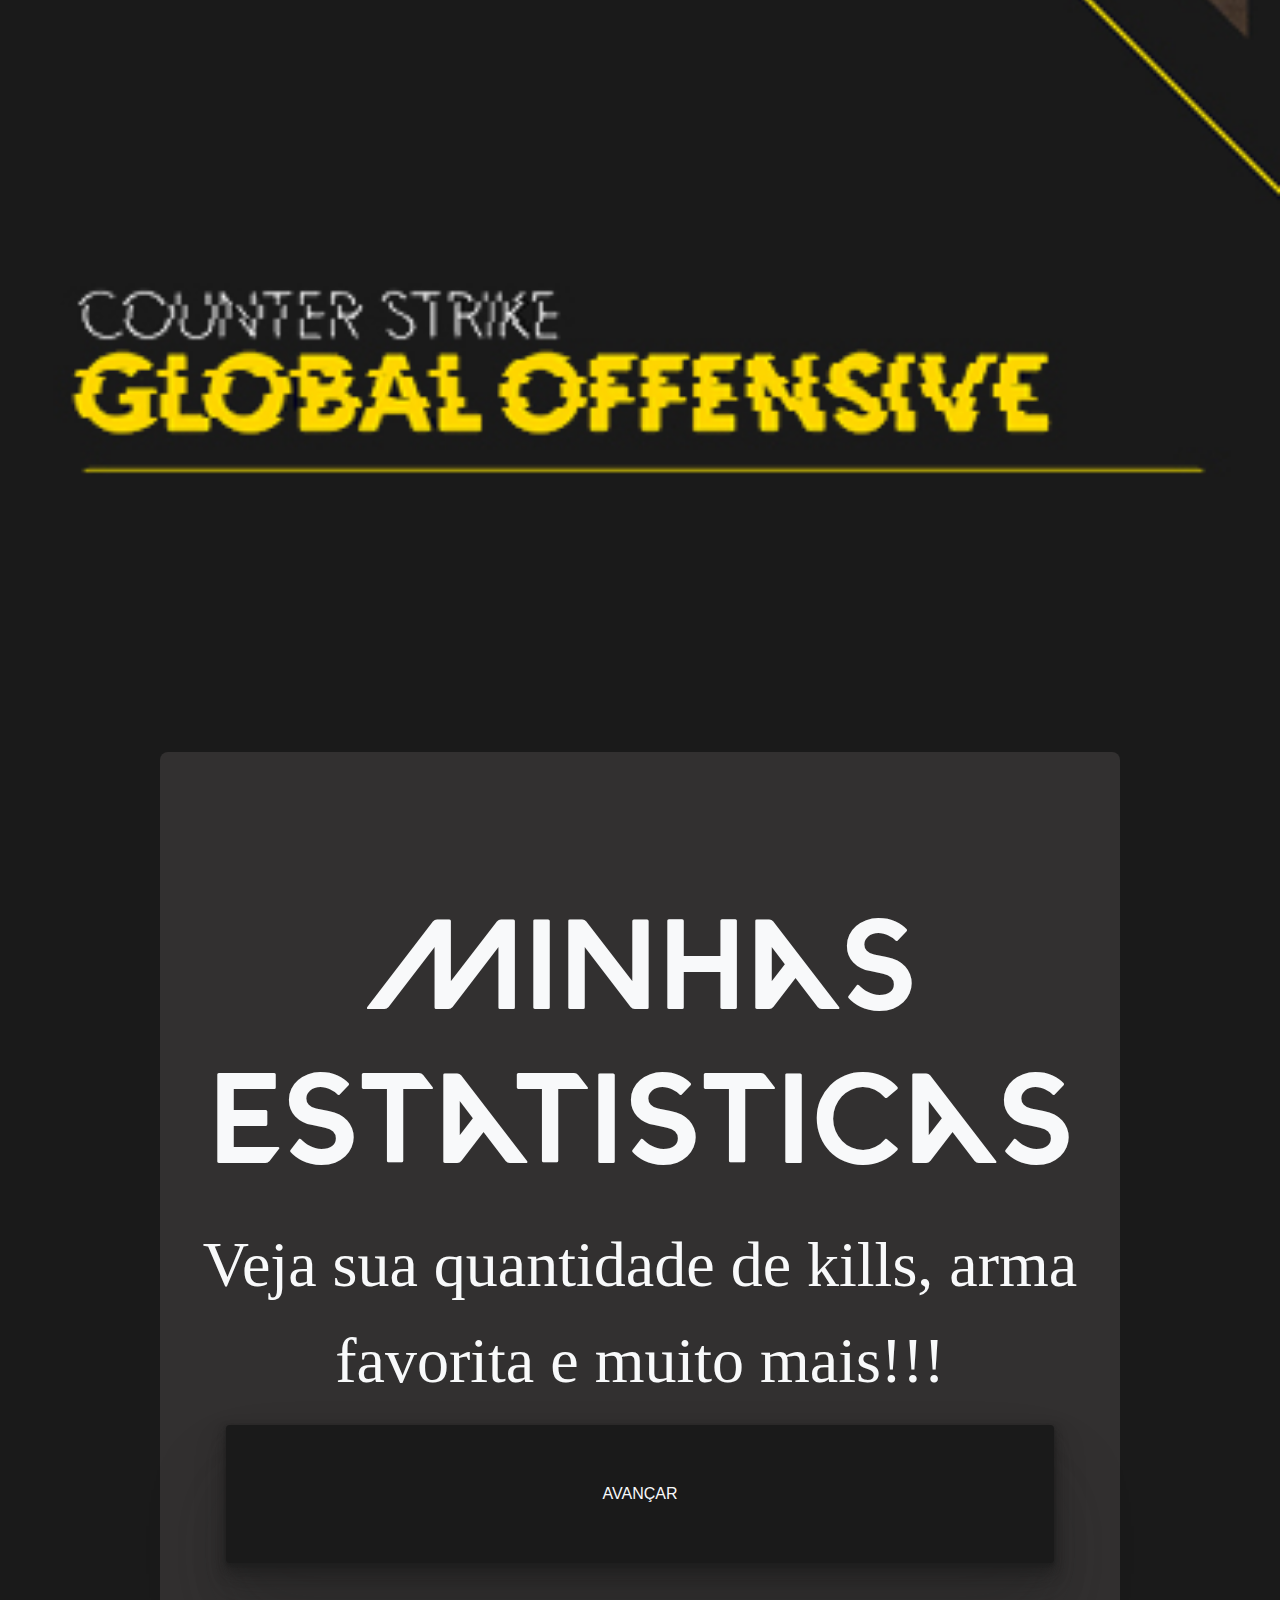
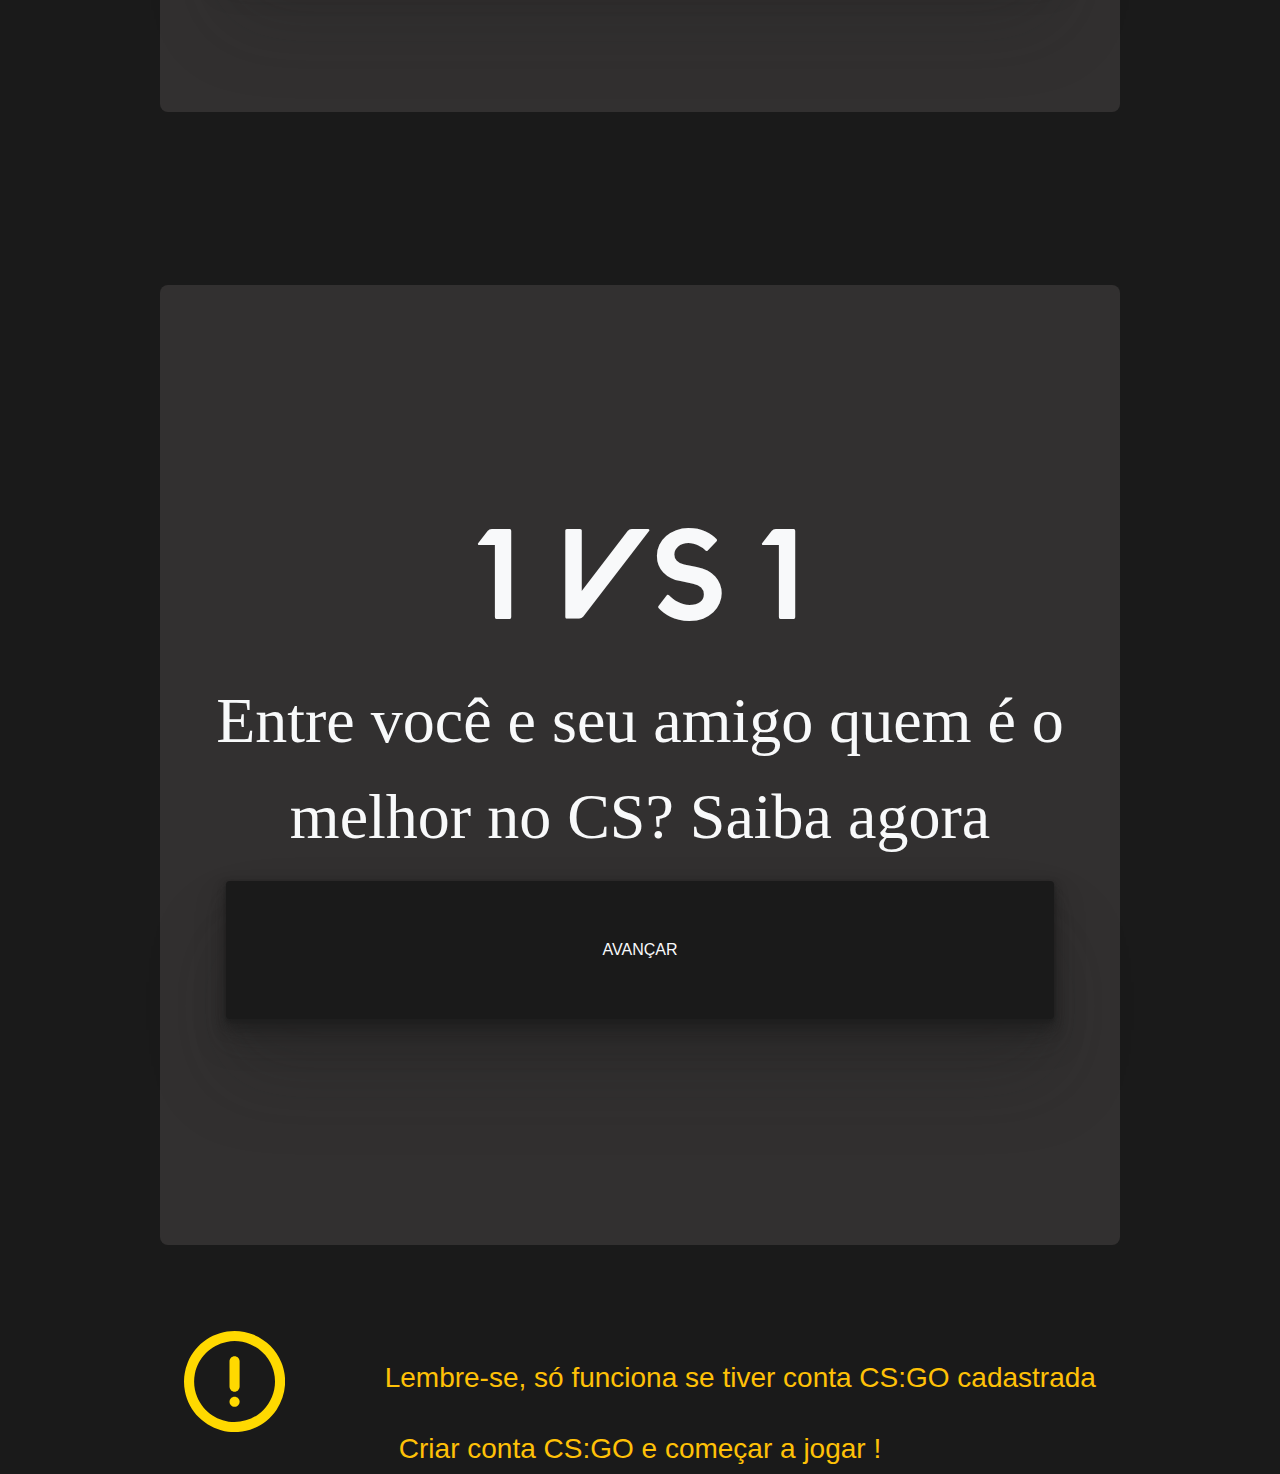
==== commit 54b88eac: "Estruturar seção 3 da home" ====
--- a/index.html
+++ b/index.html
@@ -51,16 +51,15 @@
             </section>
             
             <section class="home-section-3 d-flex flex-column justify-content-around align-items-center">
-                <div>
+                <div class="d-flex justify-content-around align-items-center">
                     <svg class="svg-attention" viewBox="0 0 21 21" fill="none" xmlns="http://www.w3.org/2000/svg">
                         <path d="M10.5 0C8.4233 0 6.39323 0.615814 4.66652 1.76957C2.9398 2.92332 1.59399 4.5632 0.799269 6.48182C0.00454948 8.40045 -0.203386 10.5116 0.201759 12.5484C0.606904 14.5852 1.60693 16.4562 3.07538 17.9246C4.54383 19.3931 6.41476 20.3931 8.45156 20.7982C10.4884 21.2034 12.5996 20.9955 14.5182 20.2007C16.4368 19.406 18.0767 18.0602 19.2304 16.3335C20.3842 14.6068 21 12.5767 21 10.5C21 9.12112 20.7284 7.75574 20.2007 6.48182C19.6731 5.2079 18.8996 4.05039 17.9246 3.07538C16.9496 2.10036 15.7921 1.32694 14.5182 0.799265C13.2443 0.271591 11.8789 0 10.5 0ZM10.5 18.9C8.83864 18.9 7.21459 18.4073 5.83321 17.4843C4.45184 16.5613 3.37519 15.2494 2.73942 13.7145C2.10364 12.1796 1.93729 10.4907 2.26141 8.86124C2.58552 7.2318 3.38555 5.73506 4.56031 4.5603C5.73507 3.38554 7.2318 2.58552 8.86125 2.2614C10.4907 1.93729 12.1796 2.10364 13.7145 2.73941C15.2494 3.37519 16.5613 4.45184 17.4843 5.83321C18.4073 7.21458 18.9 8.83864 18.9 10.5C18.9 12.7278 18.015 14.8644 16.4397 16.4397C14.8644 18.015 12.7278 18.9 10.5 18.9Z" fill="#FFD900"/>
                         <path d="M10.5 15.75C11.0799 15.75 11.55 15.2799 11.55 14.7C11.55 14.1201 11.0799 13.65 10.5 13.65C9.92011 13.65 9.45 14.1201 9.45 14.7C9.45 15.2799 9.92011 15.75 10.5 15.75Z" fill="#FFD900"/>
                         <path d="M10.5 5.25C10.2215 5.25 9.95446 5.36062 9.75754 5.55754C9.56063 5.75445 9.45 6.02152 9.45 6.3V11.55C9.45 11.8285 9.56063 12.0955 9.75754 12.2925C9.95446 12.4894 10.2215 12.6 10.5 12.6C10.7785 12.6 11.0456 12.4894 11.2425 12.2925C11.4394 12.0955 11.55 11.8285 11.55 11.55V6.3C11.55 6.02152 11.4394 5.75445 11.2425 5.55754C11.0456 5.36062 10.7785 5.25 10.5 5.25Z" fill="#FFD900"/>
-                        </svg>
-                        
-                            
-                                              
+                    </svg>                        
+                    <h3 class="text-warning">Lembre-se, só funciona se tiver conta CS:GO cadastrada</h3>                        
                 </div>
+                <h3 class="text-warning">Criar conta CS:GO e começar a jogar !</h3>
 
             </section>
             
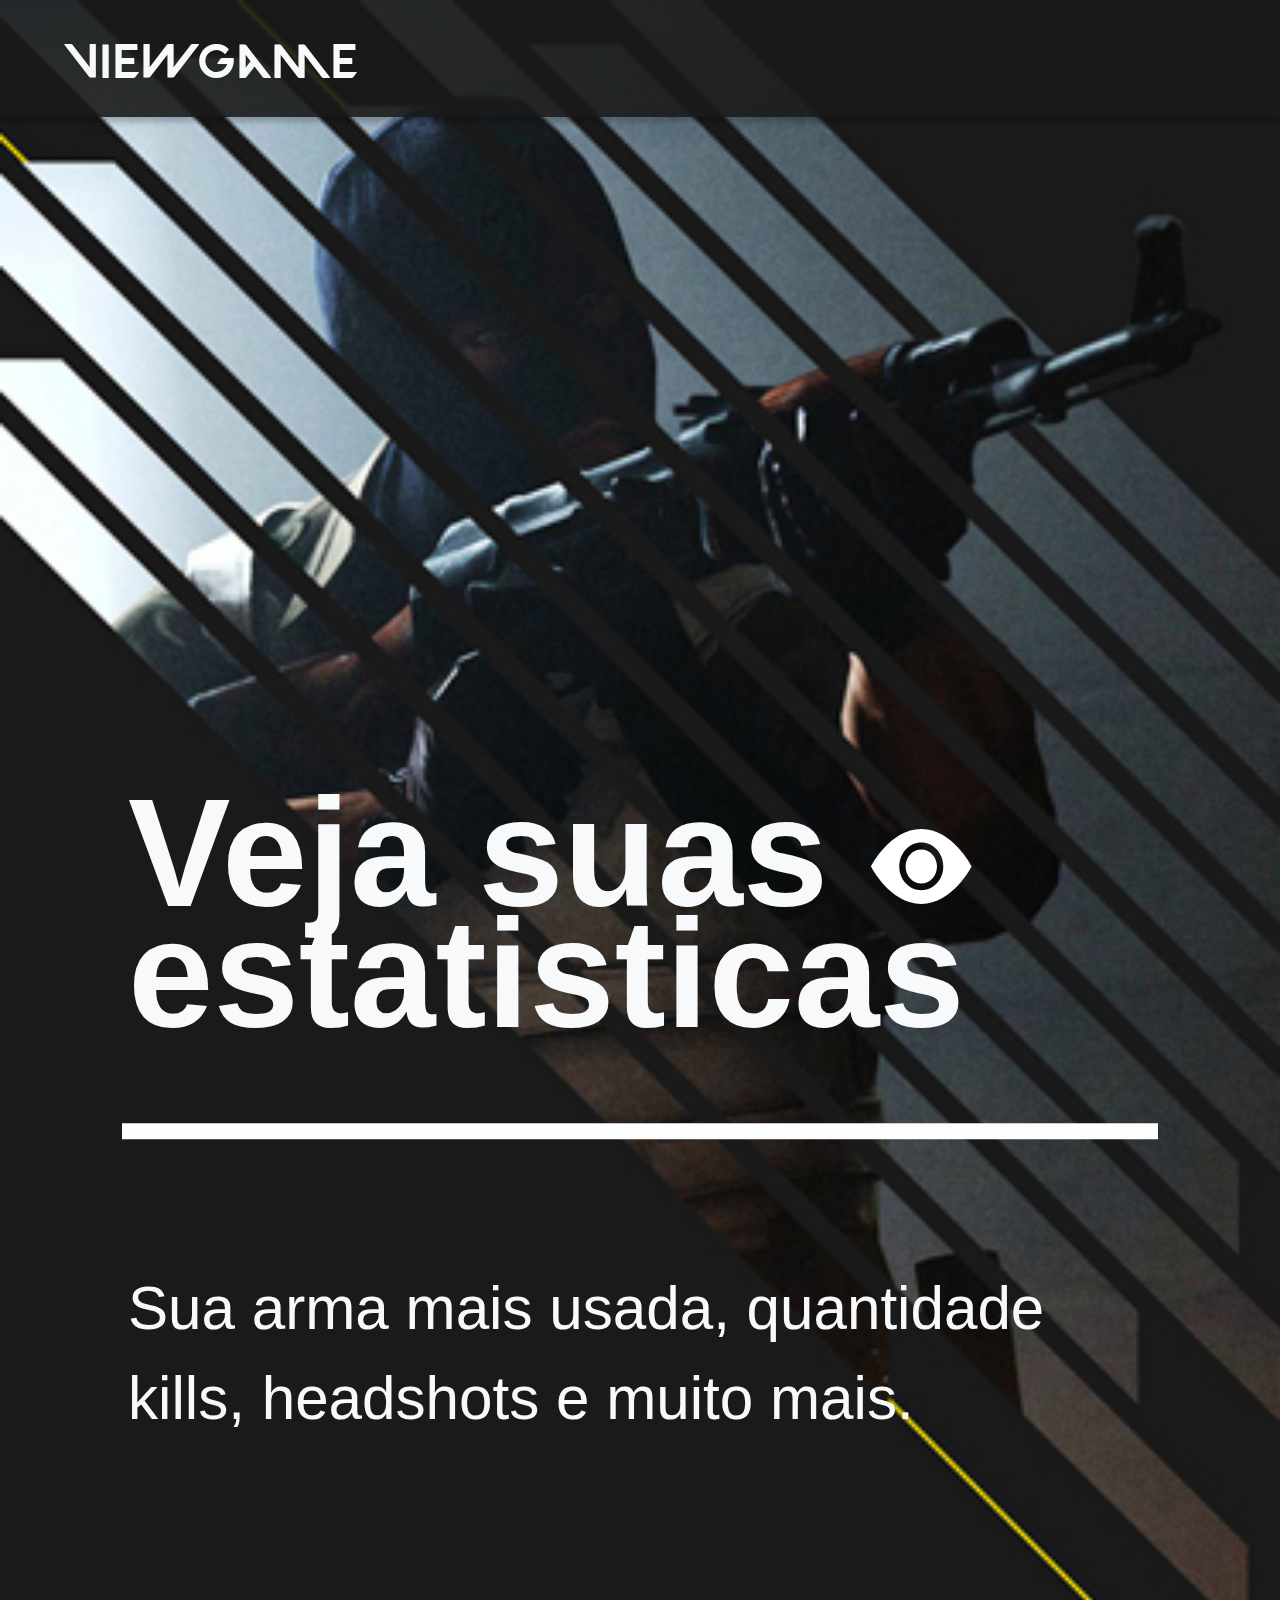
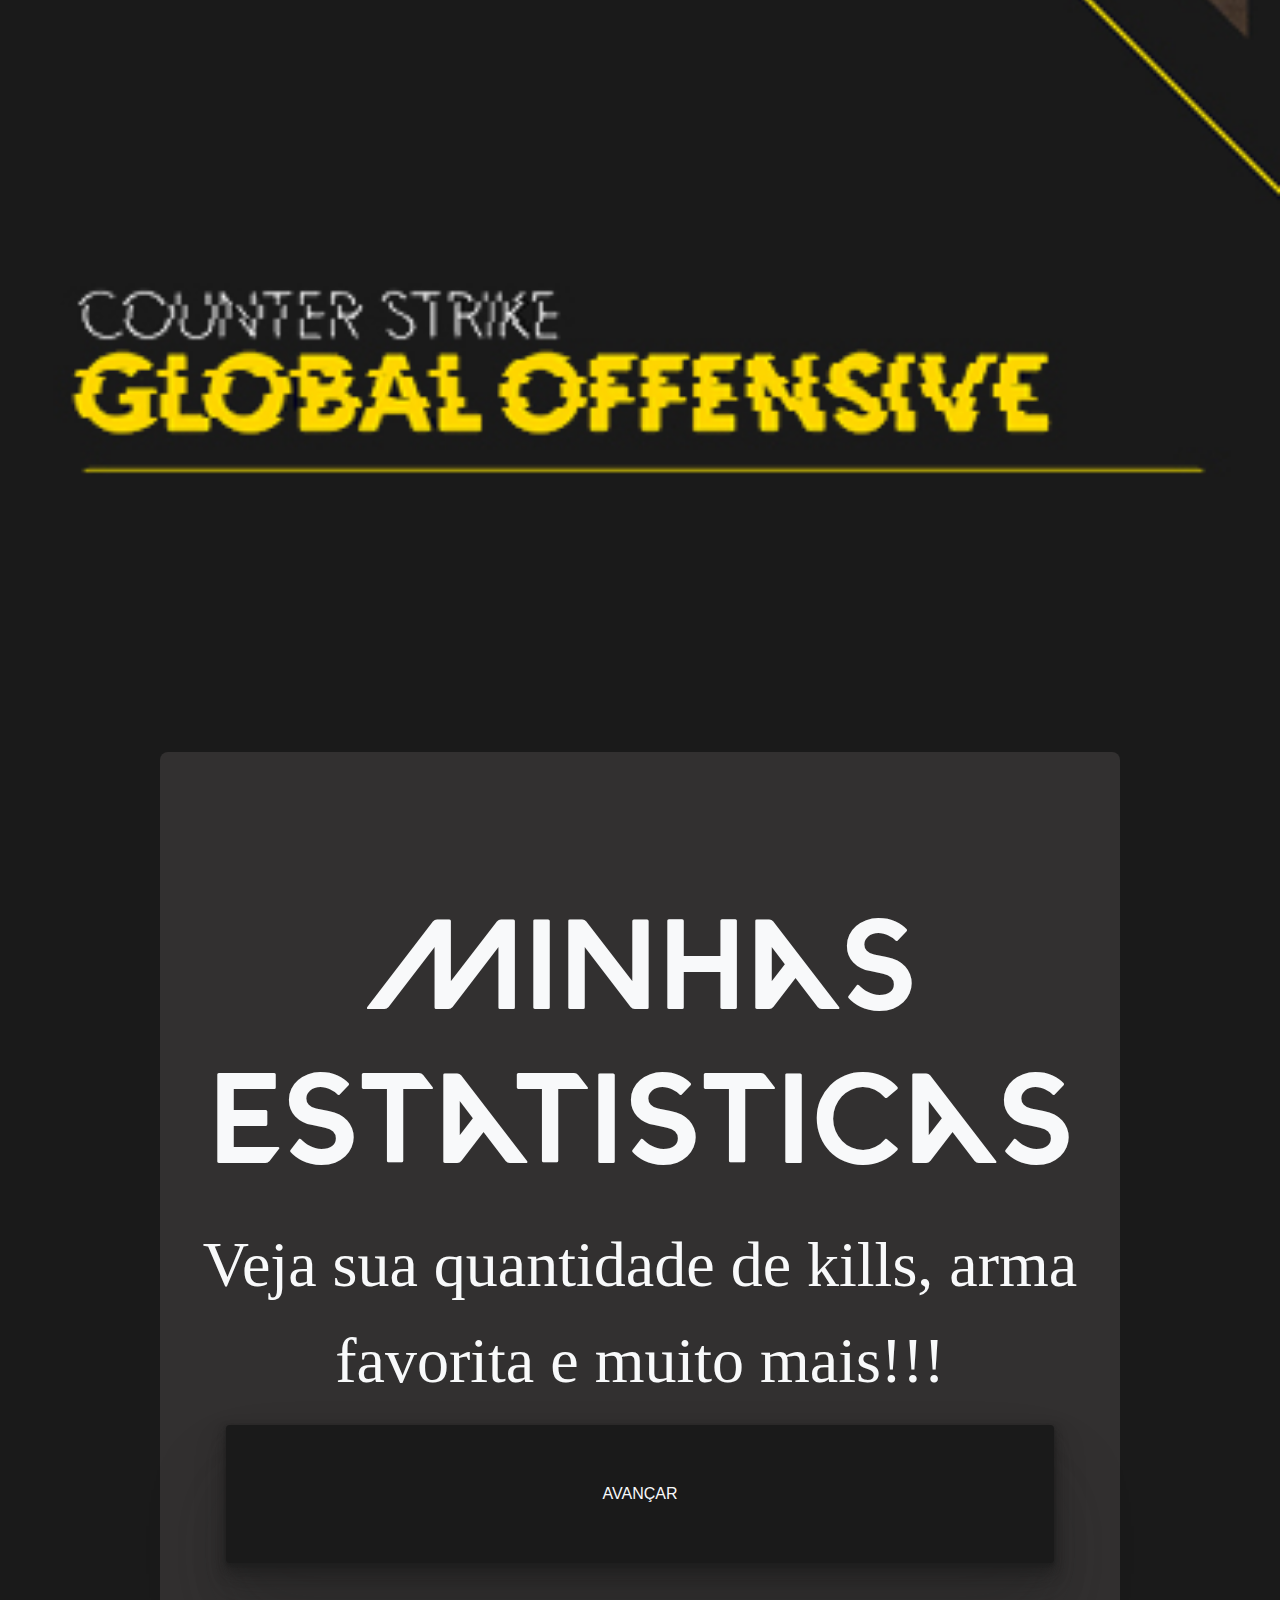
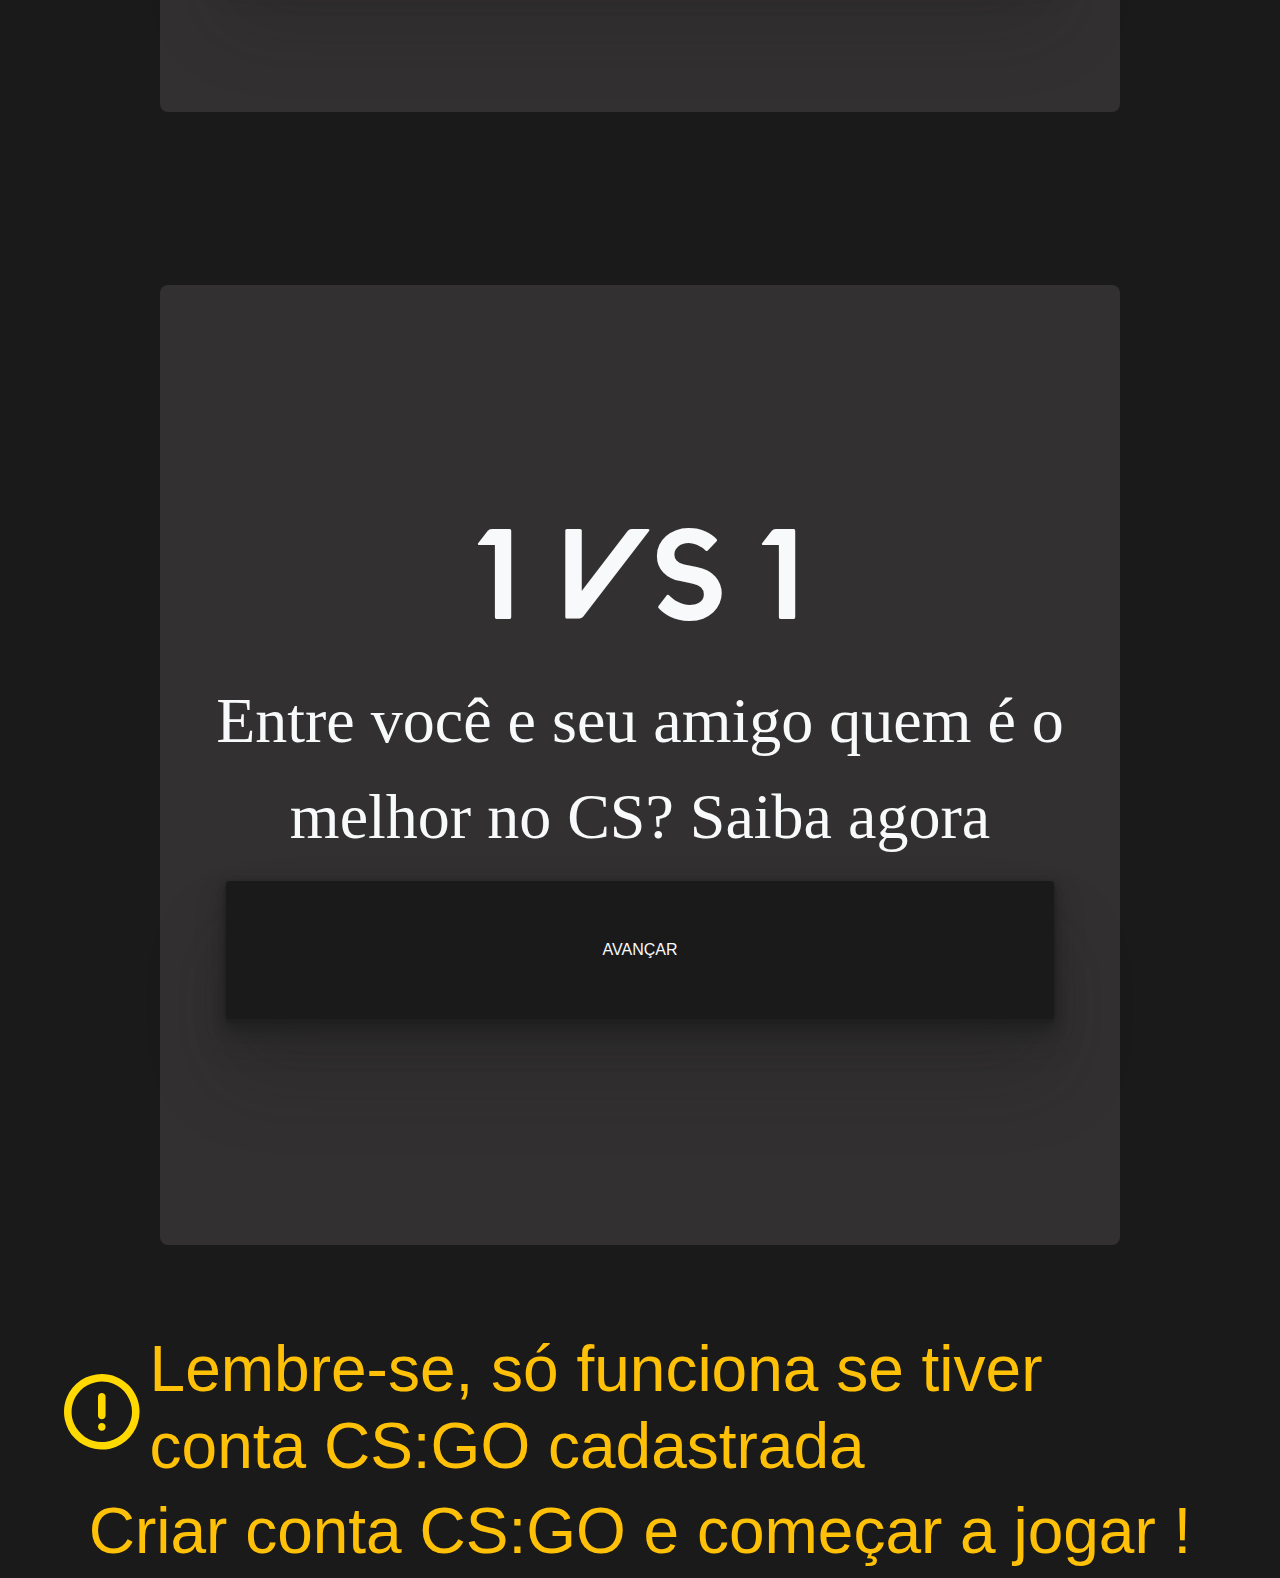
==== commit 1d631d67: "Adiciona icon da pagina" ====
--- a/index.html
+++ b/index.html
@@ -4,6 +4,7 @@
         <title>FPS Analytics</title>
         <meta charset="utf-8">
         <meta name="viewport" content="width=device-width, initial-scale=1, shrink-to-fit=no">
+        <link rel="shortcut icon" type="image/png" href="img/icon.png">
         <link rel="stylesheet" href="https://stackpath.bootstrapcdn.com/bootstrap/4.4.1/css/bootstrap.min.css" integrity="sha384-Vkoo8x4CGsO3+Hhxv8T/Q5PaXtkKtu6ug5TOeNV6gBiFeWPGFN9MuhOf23Q9Ifjh" crossorigin="anonymous">
         <link rel="stylesheet" href="css/styles.css">
     </head>
--- a/css/styles.css
+++ b/css/styles.css
@@ -23,7 +23,7 @@
 
 header {
     background-color: rgba(26, 26, 26, 0.9);
-    height: 15vh;
+    height: 13vh;
     box-shadow: 0px 5px 5px rgba(0, 0, 0, 0.2);
 }
 
@@ -43,11 +43,25 @@
     width: 100%;
 }
 
+.home-section-3{
+    width: 100%;
+}
+
+.home-section-3 div{
+    width: 90%;
+}
+
+
+.home-section-3 h3{
+    font-family: 'Roboto', sans-serif;
+    font-size: 5vw;
+    color: #FDD700;
+}
 
 .home-section-1 h2{
     font-family: 'Roboto', sans-serif;
     font-weight: 900;
-    font-size: 11vw;
+    font-size: 12vw;
     line-height: 50px;
     margin: 1.5% 0;
     width: 80%;
@@ -98,9 +112,8 @@
 }
 
 .svg-eye{
-    width: 9.5vw;
-    height: 8vw;
-
+    width: 8vw;
+    height: 7vw;
 }
 
 .svg-bar{
@@ -111,4 +124,5 @@
 .svg-attention{
     width: 10%;
     height: 10%;
+    margin-right: 10px;
 }